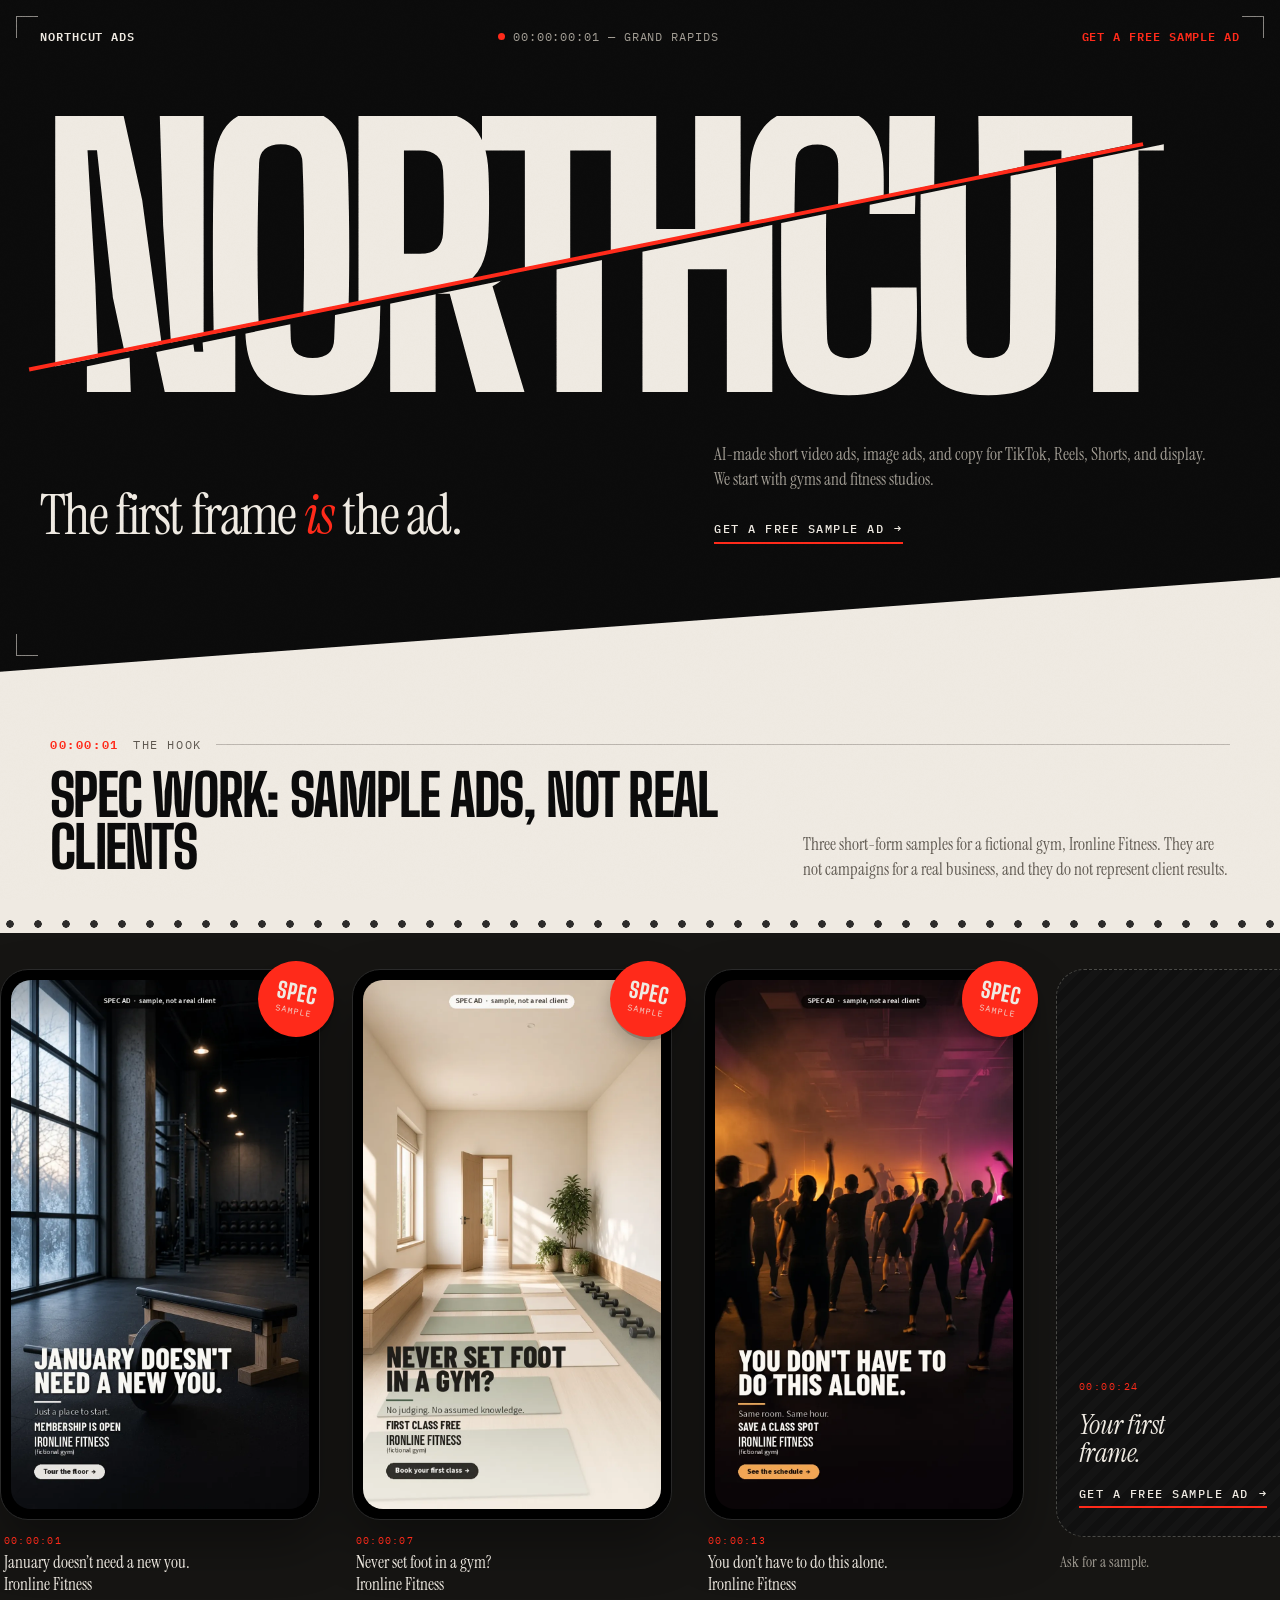
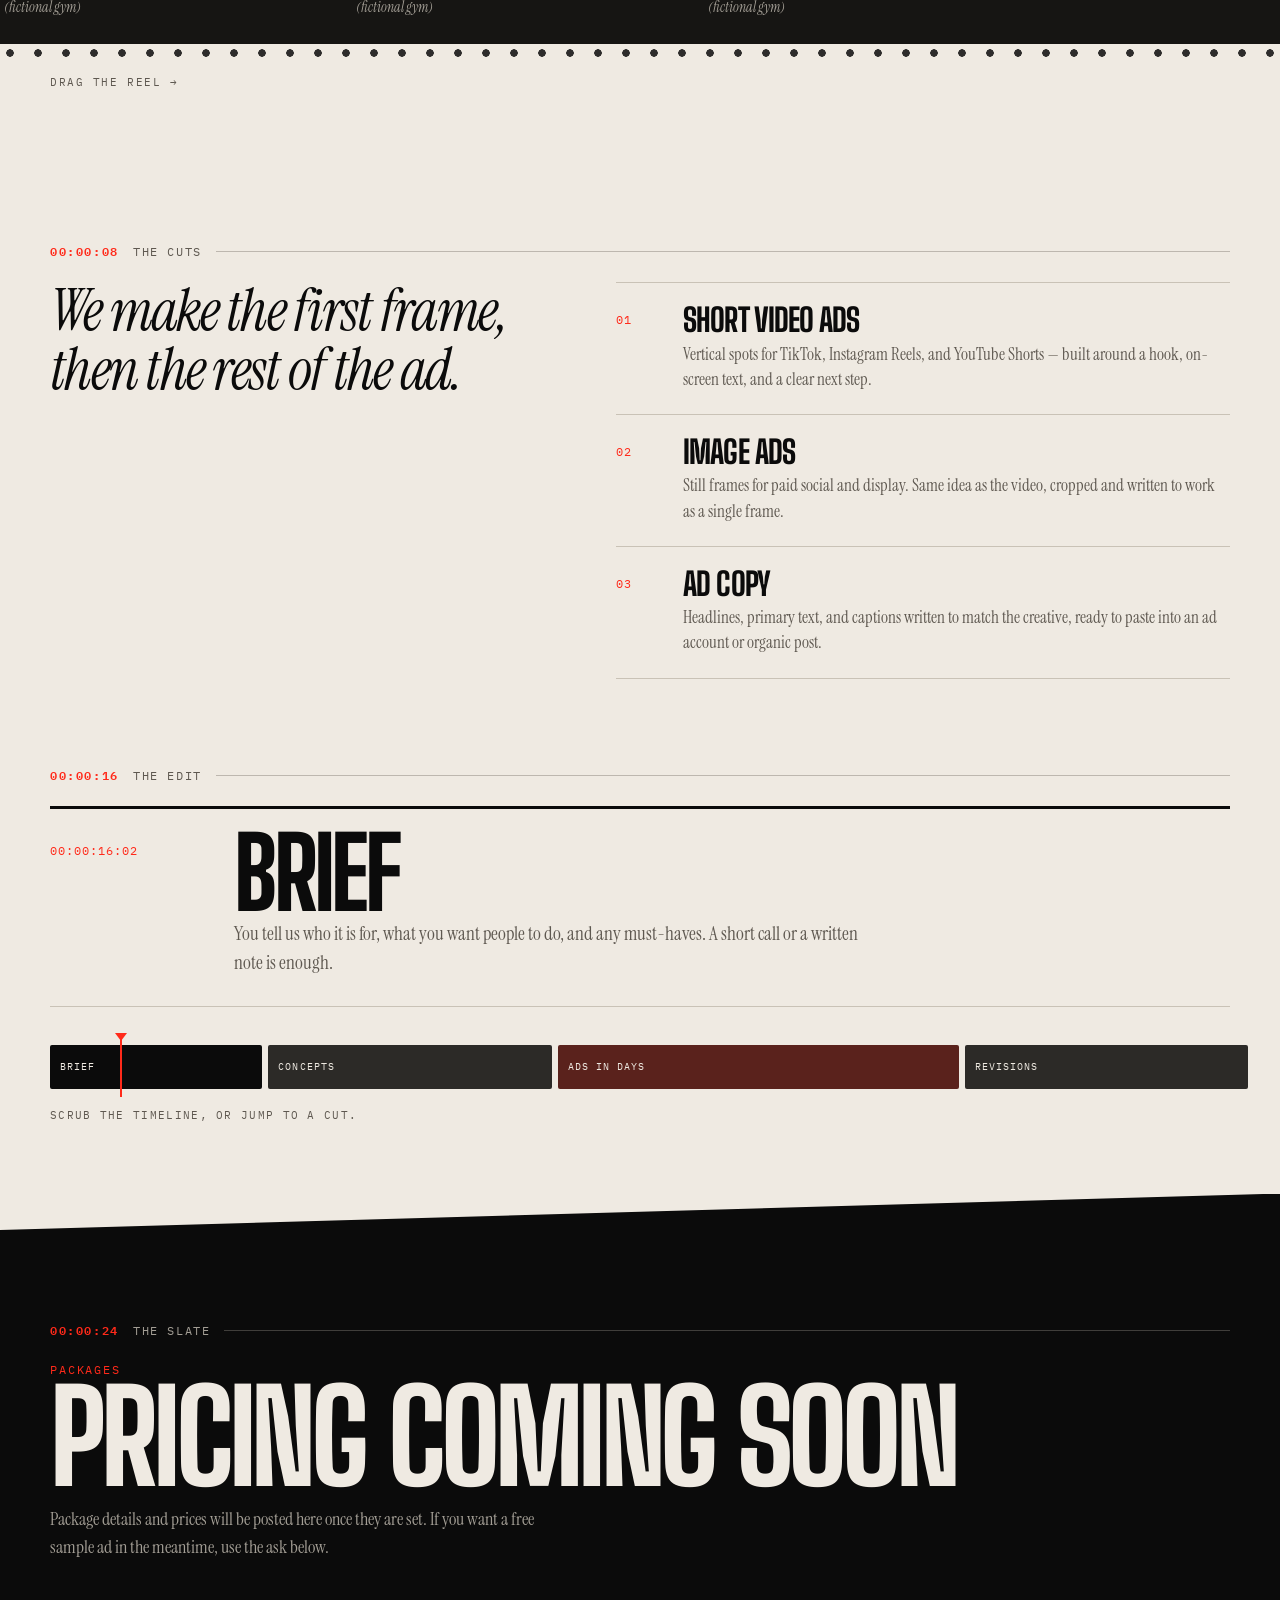
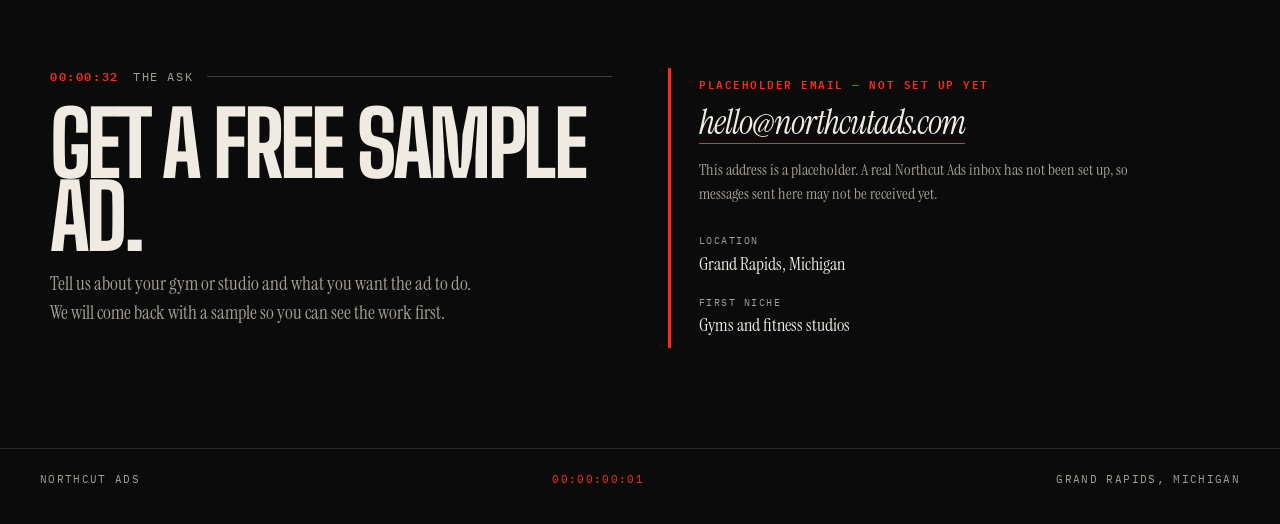
==== index.html @ cc5ae0fb "Northcut Ads site" ====
<!DOCTYPE html>
<html lang="en">
<head>
  <meta charset="utf-8">
  <meta name="viewport" content="width=device-width, initial-scale=1">
  <title>Northcut Ads — The first frame is the ad</title>
  <meta name="description" content="Northcut Ads makes AI-made short video ads, image ads, and ad copy for TikTok, Reels, Shorts, and display. Based in Grand Rapids, Michigan. First niche: gyms and fitness studios.">
  <meta name="theme-color" content="#0B0B0B">
  <link rel="icon" href="assets/favicon.svg" type="image/svg+xml">
  <meta property="og:title" content="Northcut Ads">
  <meta property="og:description" content="The first frame is the ad. AI-made short video, image, and copy for TikTok, Reels, Shorts, and display. Grand Rapids, Michigan.">
  <meta property="og:type" content="website">
  <link rel="preconnect" href="https://fonts.googleapis.com">
  <link rel="preconnect" href="https://fonts.gstatic.com" crossorigin>
  <link href="https://fonts.googleapis.com/css2?family=Big+Shoulders+Display:wght@600;700;800;900&family=IBM+Plex+Mono:wght@400;500;600&family=Instrument+Serif:ital@0;1&display=swap" rel="stylesheet">
  <link rel="stylesheet" href="assets/styles.css">
</head>
<body>
  <a class="skip" href="#main">Skip to content</a>
  <div class="grain" aria-hidden="true"></div>

  <header class="mast">
    <a class="wordmark" href="#top">Northcut&nbsp;Ads</a>
    <p class="mast-tc"><span class="rec" aria-hidden="true"></span> 00:00:00:01 — Grand Rapids</p>
    <a class="mast-cta" href="#contact">Get a free sample ad</a>
  </header>

  <main id="main">
    <section class="hero" id="top">
      <div class="viewfinder" aria-hidden="true">
        <span class="vf vf-tl"></span>
        <span class="vf vf-tr"></span>
        <span class="vf vf-bl"></span>
        <span class="vf vf-br"></span>
      </div>

      <div class="wordcut-wrap" aria-hidden="true">
        <div class="wordcut">
          <span class="wordcut-top">NORTHCUT</span>
          <span class="wordcut-bot">NORTHCUT</span>
          <svg class="wordcut-line" viewBox="0 0 100 100" preserveAspectRatio="none" aria-hidden="true">
            <line x1="-1" y1="90" x2="101" y2="10" stroke="#FF2A1A" stroke-width="4" vector-effect="non-scaling-stroke"/>
          </svg>
        </div>
      </div>
      <h1 class="sr-only">Northcut Ads. The first frame is the ad.</h1>

      <div class="hero-grid">
        <p class="hero-line">The first frame <em>is</em> the ad.</p>
        <div class="hero-copy">
          <p>AI-made short video ads, image ads, and copy for TikTok, Reels, Shorts, and display. We start with gyms and fitness studios.</p>
          <a class="cut-link" href="#contact">Get a free sample ad <span aria-hidden="true">→</span></a>
        </div>
      </div>
    </section>

    <section class="reel-section" id="work">
      <div class="reel-head">
        <p class="tc-label"><span>00:00:01</span> The hook</p>
        <div>
          <h2>Spec work: sample ads, not real clients</h2>
          <p class="reel-note">Three short-form samples for a fictional gym, Ironline Fitness. They are not campaigns for a real business, and they do not represent client results.</p>
        </div>
      </div>

      <div class="sprockets" aria-hidden="true"></div>
      <div class="reel" tabindex="0" aria-label="Horizontal reel of sample ads">
        <figure class="phone">
          <div class="sticker" aria-hidden="true"><strong>SPEC</strong><em>sample</em></div>
          <div class="bezel">
            <img src="assets/portfolio/ad1_newyear_hero_9x16.webp" alt="Spec ad: empty gym at dawn. On-screen text reads January doesn’t need a new you. For Ironline Fitness, a fictional gym. Sample, not a real client." width="900" height="1600">
          </div>
          <figcaption>
            <span class="cap-tc">00:00:01</span>
            <strong>January doesn’t need a new you.</strong>
            Ironline Fitness <i>(fictional gym)</i>
          </figcaption>
        </figure>

        <figure class="phone">
          <div class="sticker" aria-hidden="true"><strong>SPEC</strong><em>sample</em></div>
          <div class="bezel">
            <img src="assets/portfolio/ad2_beginner_hero_9x16.webp" alt="Spec ad: an empty, quiet studio with yoga mats. On-screen text reads Never set foot in a gym? For Ironline Fitness, a fictional gym. Sample, not a real client." width="900" height="1600">
          </div>
          <figcaption>
            <span class="cap-tc">00:00:07</span>
            <strong>Never set foot in a gym?</strong>
            Ironline Fitness <i>(fictional gym)</i>
          </figcaption>
        </figure>

        <figure class="phone">
          <div class="sticker" aria-hidden="true"><strong>SPEC</strong><em>sample</em></div>
          <div class="bezel">
            <img src="assets/portfolio/ad3_community_hero_9x16.webp" alt="Spec ad: a dim group class seen from behind. On-screen text reads You don’t have to do this alone. For Ironline Fitness, a fictional gym. Sample, not a real client." width="900" height="1600">
          </div>
          <figcaption>
            <span class="cap-tc">00:00:13</span>
            <strong>You don’t have to do this alone.</strong>
            Ironline Fitness <i>(fictional gym)</i>
          </figcaption>
        </figure>

        <a class="phone phone-empty" href="#contact">
          <div class="bezel bezel-empty">
            <span class="empty-tc">00:00:24</span>
            <span class="empty-copy">Your first frame.</span>
            <span class="cut-link">Get a free sample ad <span aria-hidden="true">→</span></span>
          </div>
          <span class="empty-cap">Ask for a sample.</span>
        </a>
      </div>
      <div class="sprockets" aria-hidden="true"></div>
      <p class="reel-hint" aria-hidden="true">Drag the reel →</p>
    </section>

    <section class="cuts" id="services">
      <div class="wrap">
        <p class="tc-label"><span>00:00:08</span> The cuts</p>
        <div class="cuts-grid">
          <p class="cuts-lead">We make the first frame, then the rest of the ad.</p>
          <ol class="shotlist">
            <li>
              <span class="shot-n">01</span>
              <div>
                <h2>Short video ads</h2>
                <p>Vertical spots for TikTok, Instagram Reels, and YouTube Shorts — built around a hook, on-screen text, and a clear next step.</p>
              </div>
            </li>
            <li>
              <span class="shot-n">02</span>
              <div>
                <h2>Image ads</h2>
                <p>Still frames for paid social and display. Same idea as the video, cropped and written to work as a single frame.</p>
              </div>
            </li>
            <li>
              <span class="shot-n">03</span>
              <div>
                <h2>Ad copy</h2>
                <p>Headlines, primary text, and captions written to match the creative, ready to paste into an ad account or organic post.</p>
              </div>
            </li>
          </ol>
        </div>
      </div>
    </section>

    <section class="edit" id="how">
      <div class="wrap">
        <p class="tc-label"><span>00:00:16</span> The edit</p>
        <div class="monitor" aria-live="polite">
          <p class="monitor-tc" id="monitor-tc">00:00:16:02</p>
          <h2 id="monitor-title">Brief</h2>
          <p id="monitor-copy">You tell us who it is for, what you want people to do, and any must-haves. A short call or a written note is enough.</p>
        </div>

        <div class="timeline">
          <label class="sr-only" for="scrub">Scrub the process timeline</label>
          <div class="clips" aria-hidden="true">
            <button type="button" class="clip clip-brief is-active" data-start="0" data-end="22">Brief</button>
            <button type="button" class="clip clip-concepts" data-start="22" data-end="48">Concepts</button>
            <button type="button" class="clip clip-ads" data-start="48" data-end="78">Ads in days</button>
            <button type="button" class="clip clip-rev" data-start="78" data-end="101">Revisions</button>
          </div>
          <div class="playhead" id="playhead" aria-hidden="true"></div>
          <input type="range" id="scrub" min="0" max="100" value="6" step="1">
        </div>
        <p class="timeline-hint">Scrub the timeline, or jump to a cut.</p>
      </div>
    </section>

    <section class="slate" id="packages">
      <div class="wrap slate-inner">
        <p class="tc-label"><span>00:00:24</span> The slate</p>
        <p class="slate-kicker">Packages</p>
        <p class="slate-title">Pricing coming soon</p>
        <p class="slate-note">Package details and prices will be posted here once they are set. If you want a free sample ad in the meantime, use the ask below.</p>
      </div>
    </section>

    <section class="ask" id="contact">
      <div class="wrap ask-grid">
        <div>
          <p class="tc-label"><span>00:00:32</span> The ask</p>
          <h2>Get a free sample ad.</h2>
          <p class="ask-lead">Tell us about your gym or studio and what you want the ad to do. We will come back with a sample so you can see the work first.</p>
        </div>
        <div class="ask-panel">
          <p class="placeholder-flag">Placeholder email — not set up yet</p>
          <a class="ask-mail" href="mailto:hello@northcutads.com?subject=Free%20sample%20ad%20request">hello@northcutads.com</a>
          <p class="placeholder-note">This address is a placeholder. A real Northcut Ads inbox has not been set up, so messages sent here may not be received yet.</p>
          <dl class="ask-meta">
            <div><dt>Location</dt><dd>Grand Rapids, Michigan</dd></div>
            <div><dt>First niche</dt><dd>Gyms and fitness studios</dd></div>
          </dl>
        </div>
      </div>
    </section>
  </main>

  <footer class="colophon">
    <span>Northcut Ads</span>
    <span class="colophon-tc">00:00:00:01</span>
    <span>Grand Rapids, Michigan</span>
  </footer>

  <script src="assets/edit.js"></script>
</body>
</html>
---- assets/styles.css ----
/* Northcut Ads — editorial / first-frame */
:root {
  --ink: #0b0b0b;
  --ink-2: #161513;
  --paper: #efeae2;
  --paper-2: #e4ddd2;
  --red: #ff2a1a;
  --red-deep: #d01810;
  --mute-dark: #a39e95;
  --mute-paper: #5e5850;
  --bezel: #1a1a1a;
  --display: "Big Shoulders Display", "Arial Narrow", sans-serif;
  --serif: "Instrument Serif", "Times New Roman", serif;
  --mono: "IBM Plex Mono", "ui-monospace", monospace;
  --max: 1180px;
}

*, *::before, *::after { box-sizing: border-box; }

html {
  scroll-behavior: smooth;
  background: var(--paper);
  color: var(--ink);
  overflow-x: hidden;
}

body {
  margin: 0;
  font-family: var(--serif);
  font-size: 1.15rem;
  line-height: 1.5;
  background: var(--paper);
  color: var(--ink);
  -webkit-font-smoothing: antialiased;
  text-rendering: optimizeLegibility;
  overflow-x: hidden;
}

img { display: block; max-width: 100%; height: auto; }
a { color: inherit; }
em { font-style: italic; }
button, input { font: inherit; }

.sr-only {
  position: absolute;
  width: 1px;
  height: 1px;
  padding: 0;
  margin: -1px;
  overflow: hidden;
  clip: rect(0,0,0,0);
  white-space: nowrap;
  border: 0;
}

.skip {
  position: absolute;
  left: 16px;
  top: -48px;
  z-index: 100;
  background: var(--red);
  color: var(--paper);
  padding: 8px 12px;
  font-family: var(--mono);
  font-size: 0.8rem;
}
.skip:focus { top: 16px; }

/* Viewfinder + grain */
.viewfinder {
  position: absolute;
  inset: 16px;
  pointer-events: none;
  z-index: 5;
}
.vf {
  position: absolute;
  width: 22px;
  height: 22px;
  border: 0 solid rgba(239, 234, 226, 0.55);
}
.vf-tl { top: 0; left: 0; border-top-width: 1px; border-left-width: 1px; }
.vf-tr { top: 0; right: 0; border-top-width: 1px; border-right-width: 1px; }
.vf-bl { bottom: 0; left: 0; border-bottom-width: 1px; border-left-width: 1px; }
.vf-br { bottom: 0; right: 0; border-bottom-width: 1px; border-right-width: 1px; }

.grain {
  position: fixed;
  inset: 0;
  pointer-events: none;
  z-index: 80;
  background-image: url("grain.png");
  background-size: 180px 180px;
  opacity: 0.07;
  mix-blend-mode: overlay;
}

/* Masthead */
.mast {
  position: absolute;
  top: 0;
  left: 0;
  right: 0;
  z-index: 20;
  display: flex;
  align-items: center;
  justify-content: space-between;
  gap: 16px;
  padding: 28px 40px 0;
  color: var(--paper);
  font-family: var(--mono);
  font-size: 0.72rem;
  letter-spacing: 0.08em;
  text-transform: uppercase;
}
.wordmark {
  text-decoration: none;
  font-weight: 600;
  color: var(--paper);
}
.mast-tc { margin: 0; color: var(--mute-dark); display: flex; align-items: center; gap: 8px; }
.rec {
  width: 7px;
  height: 7px;
  border-radius: 50%;
  background: var(--red);
  display: inline-block;
  box-shadow: 0 0 0 0 rgba(255, 42, 26, 0.6);
  animation: rec 1.8s ease-out infinite;
}
.mast-cta {
  text-decoration: none;
  color: var(--red);
  font-weight: 600;
}
.mast a:focus-visible,
.cut-link:focus-visible,
.ask-mail:focus-visible,
.phone-empty:focus-visible,
.clip:focus-visible,
#scrub:focus-visible {
  outline: 2px solid var(--red);
  outline-offset: 3px;
}

@keyframes rec {
  0% { box-shadow: 0 0 0 0 rgba(255, 42, 26, 0.55); }
  70% { box-shadow: 0 0 0 8px rgba(255, 42, 26, 0); }
  100% { box-shadow: 0 0 0 0 rgba(255, 42, 26, 0); }
}

/* Hero */
.hero {
  position: relative;
  background: var(--ink);
  color: var(--paper);
  padding: 108px 40px 10vw;
  min-height: auto;
  clip-path: polygon(0 0, 100% 0, 100% 86%, 0 100%);
  z-index: 2;
}

.wordcut-wrap {
  overflow: visible;
  width: 100%;
  margin: 8px 0 3.2vw;
}

.wordcut {
  position: relative;
  display: inline-block;
  max-width: 100%;
  font-family: var(--display);
  font-weight: 800;
  font-size: clamp(5.6rem, 28vw, 22rem);
  line-height: 0.8;
  letter-spacing: -0.055em;
  text-transform: uppercase;
  color: var(--paper);
  user-select: none;
  white-space: nowrap;
}

.wordcut-top,
.wordcut-bot {
  display: block;
  white-space: nowrap;
}

.wordcut-top {
  clip-path: polygon(0 0, 100% 0, 100% 10%, 0 90%);
}

.wordcut-bot {
  position: absolute;
  left: 0;
  top: 0;
  clip-path: polygon(0 90%, 100% 10%, 100% 100%, 0 100%);
  transform: translateX(0.09em);
}

.wordcut-line {
  position: absolute;
  inset: 0;
  width: 100%;
  height: 100%;
  overflow: visible;
  pointer-events: none;
  z-index: 2;
}

.hero-grid {
  display: grid;
  grid-template-columns: minmax(0, 1.1fr) minmax(0, 0.9fr);
  gap: 32px 56px;
  align-items: end;
  width: min(var(--max), 100%);
}

.hero-line {
  margin: 0;
  font-family: var(--serif);
  font-size: clamp(2.1rem, 4.4vw, 3.6rem);
  line-height: 1.02;
  letter-spacing: -0.03em;
  font-weight: 400;
}
.hero-line em { color: var(--red); font-style: italic; }

.hero-copy p {
  margin: 0 0 22px;
  color: var(--mute-dark);
  font-size: 1.05rem;
  max-width: 34em;
}

.cut-link {
  display: inline-flex;
  align-items: center;
  gap: 10px;
  text-decoration: none;
  color: var(--paper);
  font-family: var(--mono);
  font-size: 0.78rem;
  letter-spacing: 0.12em;
  text-transform: uppercase;
  font-weight: 500;
  border-bottom: 2px solid var(--red);
  padding-bottom: 4px;
}
.hero-copy .cut-link { color: var(--paper); }
.cut-link:hover { color: var(--red); }

/* Section labels */
.tc-label {
  margin: 0 0 22px;
  font-family: var(--mono);
  font-size: 0.72rem;
  letter-spacing: 0.14em;
  text-transform: uppercase;
  color: var(--mute-paper);
  display: flex;
  align-items: center;
  gap: 14px;
}
.tc-label span {
  color: var(--red);
  font-weight: 600;
}
.tc-label::after {
  content: "";
  flex: 1;
  height: 1px;
  background: currentColor;
  opacity: 0.35;
}

/* Reel */
.reel-section {
  position: relative;
  z-index: 1;
  margin-top: -7vw;
  padding: 12vw 0 64px;
  background: var(--paper);
  color: var(--ink);
  overflow: hidden;
}

.reel-head {
  width: min(var(--max), calc(100% - 48px));
  margin: 0 auto 32px;
  display: grid;
  grid-template-columns: minmax(0, 1.1fr) minmax(0, 0.9fr);
  gap: 8px 40px;
  align-items: end;
}
.reel-head .tc-label { grid-column: 1 / -1; margin-bottom: 8px; }
.reel-head > div {
  grid-column: 1 / -1;
  display: grid;
  grid-template-columns: minmax(0, 1.25fr) minmax(0, 0.75fr);
  gap: 16px 40px;
  align-items: end;
}
@media (max-width: 860px) {
  .reel-head > div { grid-template-columns: 1fr; }
}
.reel-head h2 {
  margin: 0 0 10px;
  font-family: var(--display);
  font-size: clamp(2rem, 5vw, 3.6rem);
  line-height: 0.9;
  letter-spacing: -0.03em;
  text-transform: uppercase;
  font-weight: 800;
}
.reel-note {
  margin: 0;
  color: var(--mute-paper);
  font-size: 1.05rem;
  max-width: 38em;
}

.sprockets {
  height: 18px;
  margin: 0;
  background:
    radial-gradient(circle at 10px 9px, var(--ink) 3.5px, transparent 4px) 0 0 / 28px 18px repeat-x;
  opacity: 0.85;
}

.reel {
  display: flex;
  gap: 32px;
  overflow-x: auto;
  scroll-snap-type: x mandatory;
  padding: 36px 40px 28px;
  background: var(--ink-2);
  scrollbar-width: thin;
  scrollbar-color: var(--red) var(--ink);
  -webkit-overflow-scrolling: touch;
}
.reel:focus-visible { outline: 2px solid var(--red); outline-offset: -8px; }

.phone {
  position: relative;
  flex: 0 0 auto;
  width: min(320px, 76vw);
  margin: 0;
  scroll-snap-align: start;
  color: var(--paper);
  text-decoration: none;
}
.bezel {
  background: #000;
  border-radius: 28px;
  padding: 10px;
  border: 1px solid #2a2a2a;
  box-shadow: 0 24px 50px rgba(0,0,0,0.35);
  overflow: hidden;
}
.bezel img {
  width: 100%;
  aspect-ratio: 9 / 16;
  object-fit: cover;
  border-radius: 20px;
}
.phone:hover { transform: translateY(-6px); }
.phone { transition: transform 0.35s ease; }

.sticker {
  position: absolute;
  top: -8px;
  right: -14px;
  z-index: 3;
  width: 76px;
  height: 76px;
  border-radius: 50%;
  background: var(--red);
  color: var(--paper);
  display: flex;
  flex-direction: column;
  align-items: center;
  justify-content: center;
  transform: rotate(11deg);
  box-shadow: 2px 3px 0 rgba(0,0,0,0.18), 0 8px 16px rgba(0,0,0,0.18);
  text-align: center;
  line-height: 1;
  transition: transform 0.3s ease;
}
.phone:hover .sticker { transform: rotate(-6deg) scale(1.04); }
.sticker strong {
  font-family: var(--display);
  font-weight: 800;
  font-size: 1.35rem;
  letter-spacing: 0.04em;
}
.sticker em {
  font-family: var(--mono);
  font-style: normal;
  font-size: 0.52rem;
  letter-spacing: 0.14em;
  text-transform: uppercase;
  margin-top: 3px;
  opacity: 0.9;
}

.phone figcaption {
  margin: 14px 4px 0;
  font-family: var(--serif);
  font-size: 1.05rem;
  line-height: 1.3;
}
.cap-tc {
  display: block;
  font-family: var(--mono);
  font-size: 0.65rem;
  letter-spacing: 0.12em;
  text-transform: uppercase;
  color: var(--red);
  margin-bottom: 4px;
}
.phone figcaption strong { display: block; font-weight: 400; }
.phone figcaption i {
  display: block;
  font-style: italic;
  color: var(--mute-dark);
  font-size: 0.9rem;
  margin-top: 2px;
}

.phone-empty { color: var(--paper); }
.bezel-empty {
  aspect-ratio: 9 / 16;
  display: flex;
  flex-direction: column;
  justify-content: flex-end;
  gap: 16px;
  padding: 28px 22px;
  background:
    repeating-linear-gradient(
      -45deg,
      #141414 0 8px,
      #101010 8px 16px
    );
  border: 1px dashed #4a4a46;
  box-shadow: none;
}
.empty-tc {
  font-family: var(--mono);
  font-size: 0.65rem;
  letter-spacing: 0.14em;
  color: var(--red);
  text-transform: uppercase;
}
.empty-copy {
  font-family: var(--serif);
  font-style: italic;
  font-size: 1.7rem;
  line-height: 1.05;
  letter-spacing: -0.02em;
  max-width: 8ch;
}
.bezel-empty .cut-link { align-self: flex-start; color: var(--paper); }
.empty-cap {
  display: block;
  margin: 14px 4px 0;
  color: var(--mute-dark);
  font-size: 0.95rem;
}

.reel-hint {
  width: min(var(--max), calc(100% - 48px));
  margin: 12px auto 0;
  font-family: var(--mono);
  font-size: 0.7rem;
  letter-spacing: 0.14em;
  text-transform: uppercase;
  color: var(--mute-paper);
}

/* What we make — shot list, not cards */
.cuts {
  padding: 88px 0 40px;
  background: var(--paper);
}
.wrap {
  width: min(var(--max), calc(100% - 48px));
  margin: 0 auto;
}
.cuts-grid {
  display: grid;
  grid-template-columns: minmax(0, 0.9fr) minmax(0, 1.1fr);
  gap: 40px 64px;
  align-items: start;
}
.cuts-lead {
  margin: 0;
  font-family: var(--serif);
  font-style: italic;
  font-size: clamp(2.4rem, 4.5vw, 3.8rem);
  line-height: 1.02;
  letter-spacing: -0.03em;
}
.shotlist {
  list-style: none;
  margin: 0;
  padding: 0;
  border-top: 1px solid #c9c2b6;
}
.shotlist li {
  display: grid;
  grid-template-columns: 3.2rem 1fr;
  gap: 16px;
  padding: 22px 0;
  border-bottom: 1px solid #c9c2b6;
}
.shot-n {
  font-family: var(--mono);
  font-size: 0.75rem;
  letter-spacing: 0.1em;
  color: var(--red);
  padding-top: 6px;
}
.shotlist h2 {
  margin: 0 0 6px;
  font-family: var(--display);
  font-size: 2rem;
  letter-spacing: -0.03em;
  text-transform: uppercase;
  font-weight: 800;
  line-height: 0.95;
}
.shotlist p { margin: 0; color: var(--mute-paper); font-size: 1.05rem; }

/* Timeline */
.edit {
  padding: 48px 0 96px;
  background: var(--paper);
}
.monitor {
  border-top: 3px solid var(--ink);
  border-bottom: 1px solid #c9c2b6;
  padding: 24px 0 28px;
  min-height: 0;
  display: grid;
  grid-template-columns: 10rem 1fr;
  column-gap: 24px;
  align-items: start;
}
.monitor-tc {
  margin: 8px 0 0;
  font-family: var(--mono);
  font-size: 0.78rem;
  letter-spacing: 0.08em;
  color: var(--red);
}
#monitor-title {
  margin: 0 0 8px;
  font-family: var(--display);
  font-size: clamp(3.2rem, 8vw, 6.2rem);
  line-height: 0.8;
  text-transform: uppercase;
  letter-spacing: -0.04em;
  font-weight: 800;
  grid-column: 2;
}
#monitor-copy {
  margin: 0;
  max-width: 34em;
  color: var(--mute-paper);
  grid-column: 2;
  font-size: 1.2rem;
}

.timeline {
  position: relative;
  margin-top: 20px;
  padding: 18px 0 8px;
}
.clips {
  display: grid;
  grid-template-columns: 18% 24% 34% 24%;
  gap: 6px;
  position: relative;
  z-index: 1;
}
.clip {
  appearance: none;
  background: #2c2a27;
  color: var(--paper);
  border: 0;
  border-radius: 2px;
  height: 44px;
  padding: 0 10px;
  margin: 0;
  font-family: var(--mono);
  font-size: 0.65rem;
  letter-spacing: 0.1em;
  text-transform: uppercase;
  cursor: pointer;
  text-align: left;
  transition: background 0.2s ease, color 0.2s ease;
}
.clip:hover { background: #3a3733; }
.clip.is-active { background: var(--ink); }
.clip-ads { background: #5a221c; }
.clip-ads.is-active,
.clip-ads:hover { background: var(--red); color: var(--paper); }

.playhead {
  position: absolute;
  top: 6px;
  bottom: 0;
  width: 2px;
  background: var(--red);
  left: 6%;
  z-index: 3;
  pointer-events: none;
  transform: translateX(-1px);
}
.playhead::before {
  content: "";
  position: absolute;
  top: 0;
  left: 50%;
  transform: translateX(-50%);
  border-left: 6px solid transparent;
  border-right: 6px solid transparent;
  border-top: 8px solid var(--red);
}

#scrub {
  position: absolute;
  left: 0;
  right: 0;
  top: 14px;
  width: 100%;
  height: 52px;
  margin: 0;
  opacity: 0;
  cursor: ew-resize;
  z-index: 4;
  appearance: none;
  background: transparent;
}

.timeline-hint {
  margin: 10px 0 0;
  font-family: var(--mono);
  font-size: 0.68rem;
  letter-spacing: 0.12em;
  text-transform: uppercase;
  color: var(--mute-paper);
}

/* Slate / packages */
.slate {
  background: var(--ink);
  color: var(--paper);
  padding: 0 0 0;
  clip-path: polygon(0 8%, 100% 0, 100% 100%, 0 100%);
  margin-top: -2vw;
}
.slate-inner { padding: 10vw 0 88px; }
.slate .tc-label { color: var(--mute-dark); }
.slate-kicker {
  margin: 0 0 8px;
  font-family: var(--mono);
  font-size: 0.72rem;
  letter-spacing: 0.16em;
  text-transform: uppercase;
  color: var(--red);
}
.slate-title {
  margin: 0 0 18px;
  font-family: var(--display);
  font-size: clamp(3.4rem, 10vw, 8rem);
  line-height: 0.8;
  text-transform: uppercase;
  letter-spacing: -0.04em;
  font-weight: 800;
}
.slate-note {
  margin: 0;
  max-width: 28em;
  color: var(--mute-dark);
  font-size: 1.15rem;
}

/* Contact */
.ask {
  background: var(--ink);
  color: var(--paper);
  padding: 20px 0 100px;
  margin-top: -2px;
}
.ask-grid {
  display: grid;
  grid-template-columns: 1fr 1fr;
  gap: 48px 56px;
  align-items: start;
}
.ask .tc-label { color: var(--mute-dark); }
.ask h2 {
  margin: 0 0 16px;
  font-family: var(--display);
  font-size: clamp(3rem, 7vw, 6rem);
  line-height: 0.82;
  text-transform: uppercase;
  letter-spacing: -0.04em;
  font-weight: 800;
}
.ask-lead { margin: 0; color: var(--mute-dark); font-size: 1.2rem; max-width: 22em; }

.ask-panel {
  border-left: 3px solid var(--red);
  padding: 8px 0 8px 28px;
}
.placeholder-flag {
  margin: 0 0 10px;
  font-family: var(--mono);
  font-size: 0.68rem;
  letter-spacing: 0.14em;
  text-transform: uppercase;
  color: var(--red);
  font-weight: 600;
}
.ask-mail {
  display: inline-block;
  text-decoration: none;
  font-family: var(--serif);
  font-style: italic;
  font-size: clamp(1.5rem, 3vw, 2.15rem);
  letter-spacing: -0.03em;
  border-bottom: 1px solid var(--red);
  line-height: 1.2;
}
.placeholder-note {
  margin: 14px 0 28px;
  color: var(--mute-dark);
  font-size: 0.98rem;
  max-width: 28em;
}
.ask-meta {
  margin: 0;
  display: grid;
  gap: 16px;
}
.ask-meta dt {
  font-family: var(--mono);
  font-size: 0.65rem;
  letter-spacing: 0.14em;
  text-transform: uppercase;
  color: var(--mute-dark);
  margin: 0 0 2px;
}
.ask-meta dd { margin: 0; }

/* Footer */
.colophon {
  background: var(--ink);
  color: var(--mute-dark);
  border-top: 1px solid #2a2724;
  display: flex;
  justify-content: space-between;
  gap: 16px;
  flex-wrap: wrap;
  padding: 22px 40px 36px;
  font-family: var(--mono);
  font-size: 0.7rem;
  letter-spacing: 0.12em;
  text-transform: uppercase;
}
.colophon-tc { color: var(--red); }

/* Mobile */
@media (max-width: 860px) {
  .mast {
    padding: 20px 20px 0;
    flex-wrap: wrap;
  }
  .mast-tc { order: 3; flex-basis: 100%; margin-top: -4px; }
  .hero {
    padding: 100px 20px 16vw;
    min-height: auto;
    clip-path: polygon(0 0, 100% 0, 100% 92%, 0 100%);
  }
  .hero-grid,
  .reel-head,
  .cuts-grid,
  .ask-grid,
  .monitor {
    grid-template-columns: 1fr;
  }
  .monitor { min-height: 0; padding-bottom: 24px; }
  .monitor-tc { grid-column: 1; margin: 0 0 8px; }
  #monitor-title, #monitor-copy { grid-column: 1; }
  #monitor-title { font-size: clamp(2.8rem, 16vw, 4.4rem); }
  .reel { padding: 28px 20px 22px; gap: 22px; }
  .cuts, .edit { padding-left: 0; padding-right: 0; }
  .cuts { padding-top: 56px; }
  .edit { padding-bottom: 72px; }
  .wrap { width: calc(100% - 40px); }
  .reel-head { width: calc(100% - 40px); }
  .reel-hint { width: calc(100% - 40px); }
  .clips { grid-template-columns: 18% 24% 34% 24%; }
  .clip { height: 42px; font-size: 0.55rem; padding: 0 6px; letter-spacing: 0.06em; }
  .ask-panel { border-left: 0; border-top: 3px solid var(--red); padding: 20px 0 0; }
  .slate-inner { padding: 16vw 0 64px; }
  .colophon { padding: 20px 20px 28px; }
  .viewfinder { display: none; }
  .sticker { width: 66px; height: 66px; right: -8px; }
  .sticker strong { font-size: 1.15rem; }
}

@media (max-width: 480px) {
  .mast-cta { letter-spacing: 0.04em; }
  .hero-line { font-size: 1.85rem; }
}

@media (prefers-reduced-motion: reduce) {
  html { scroll-behavior: auto; }
  .rec { animation: none; }
  .phone { transition: none; }
  .phone:hover { transform: none; }
  .sticker, .phone:hover .sticker { transition: none; }
  .clip { transition: none; }
}
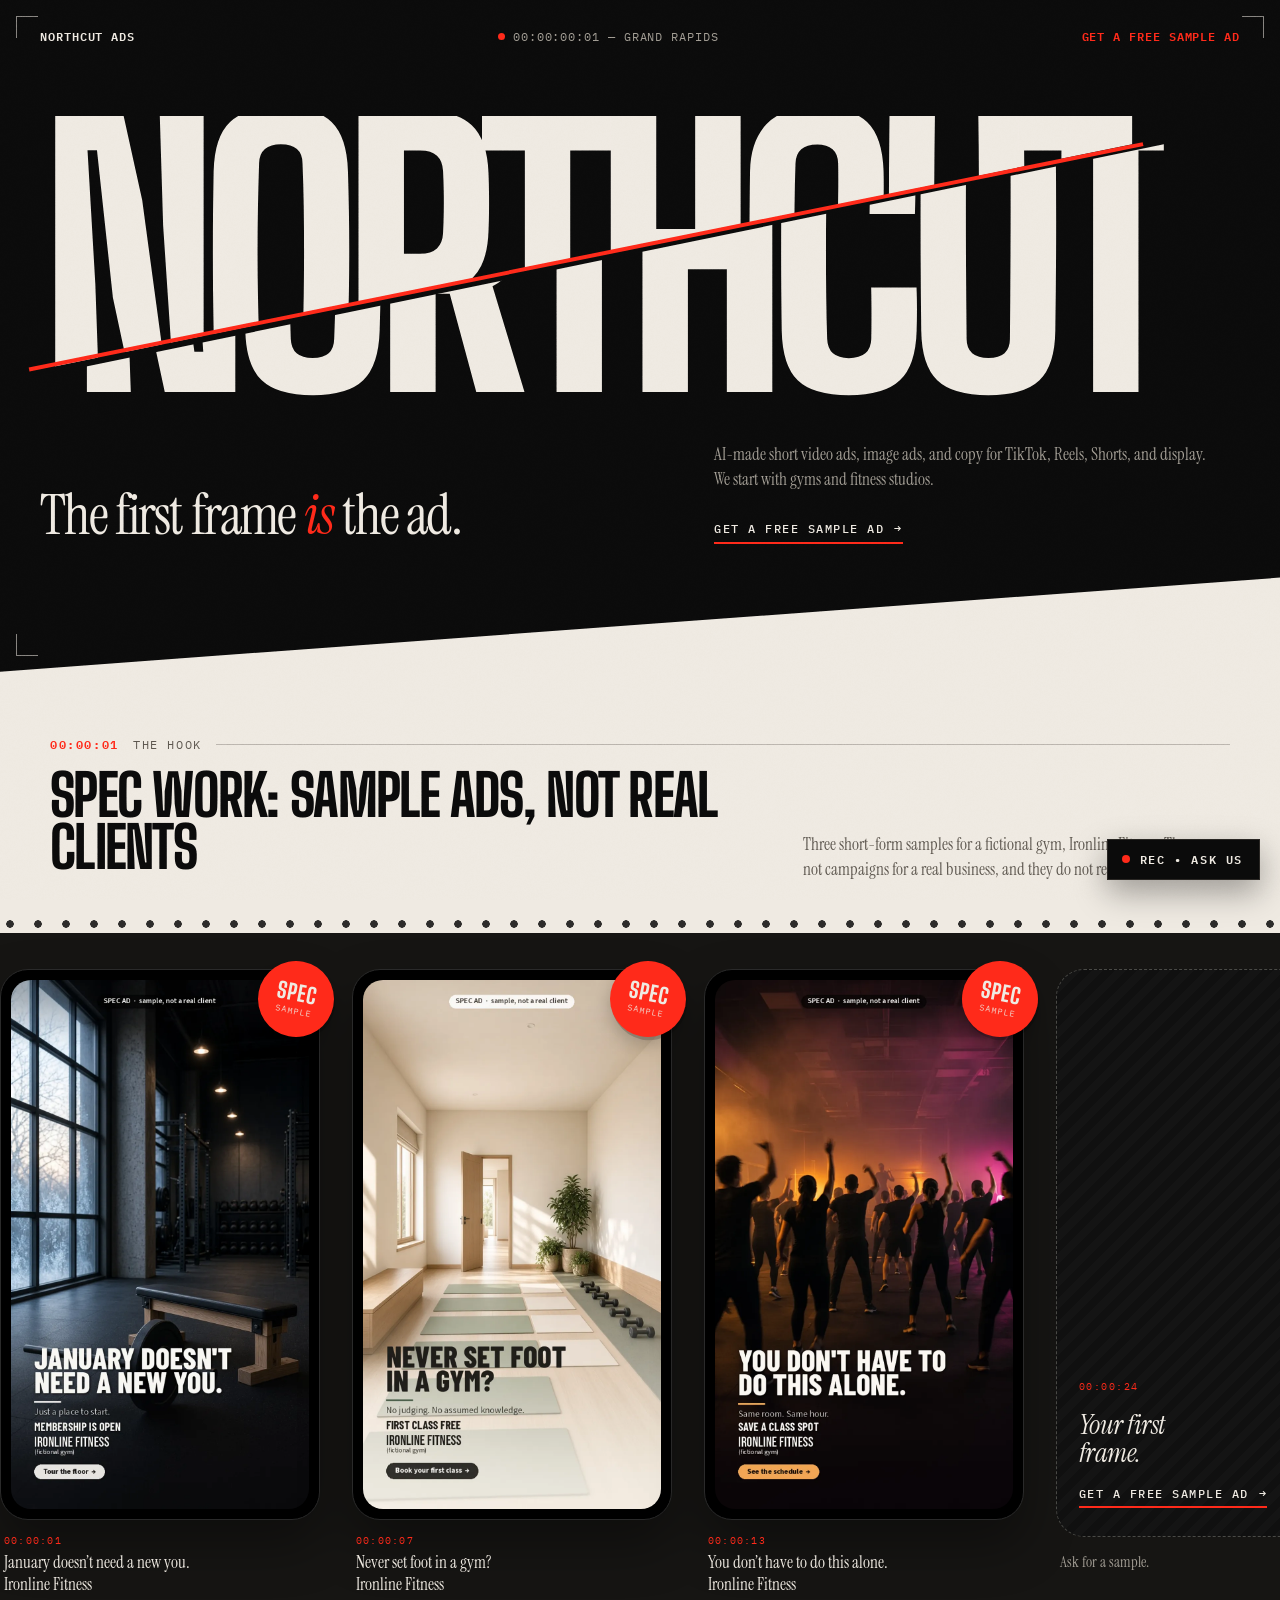
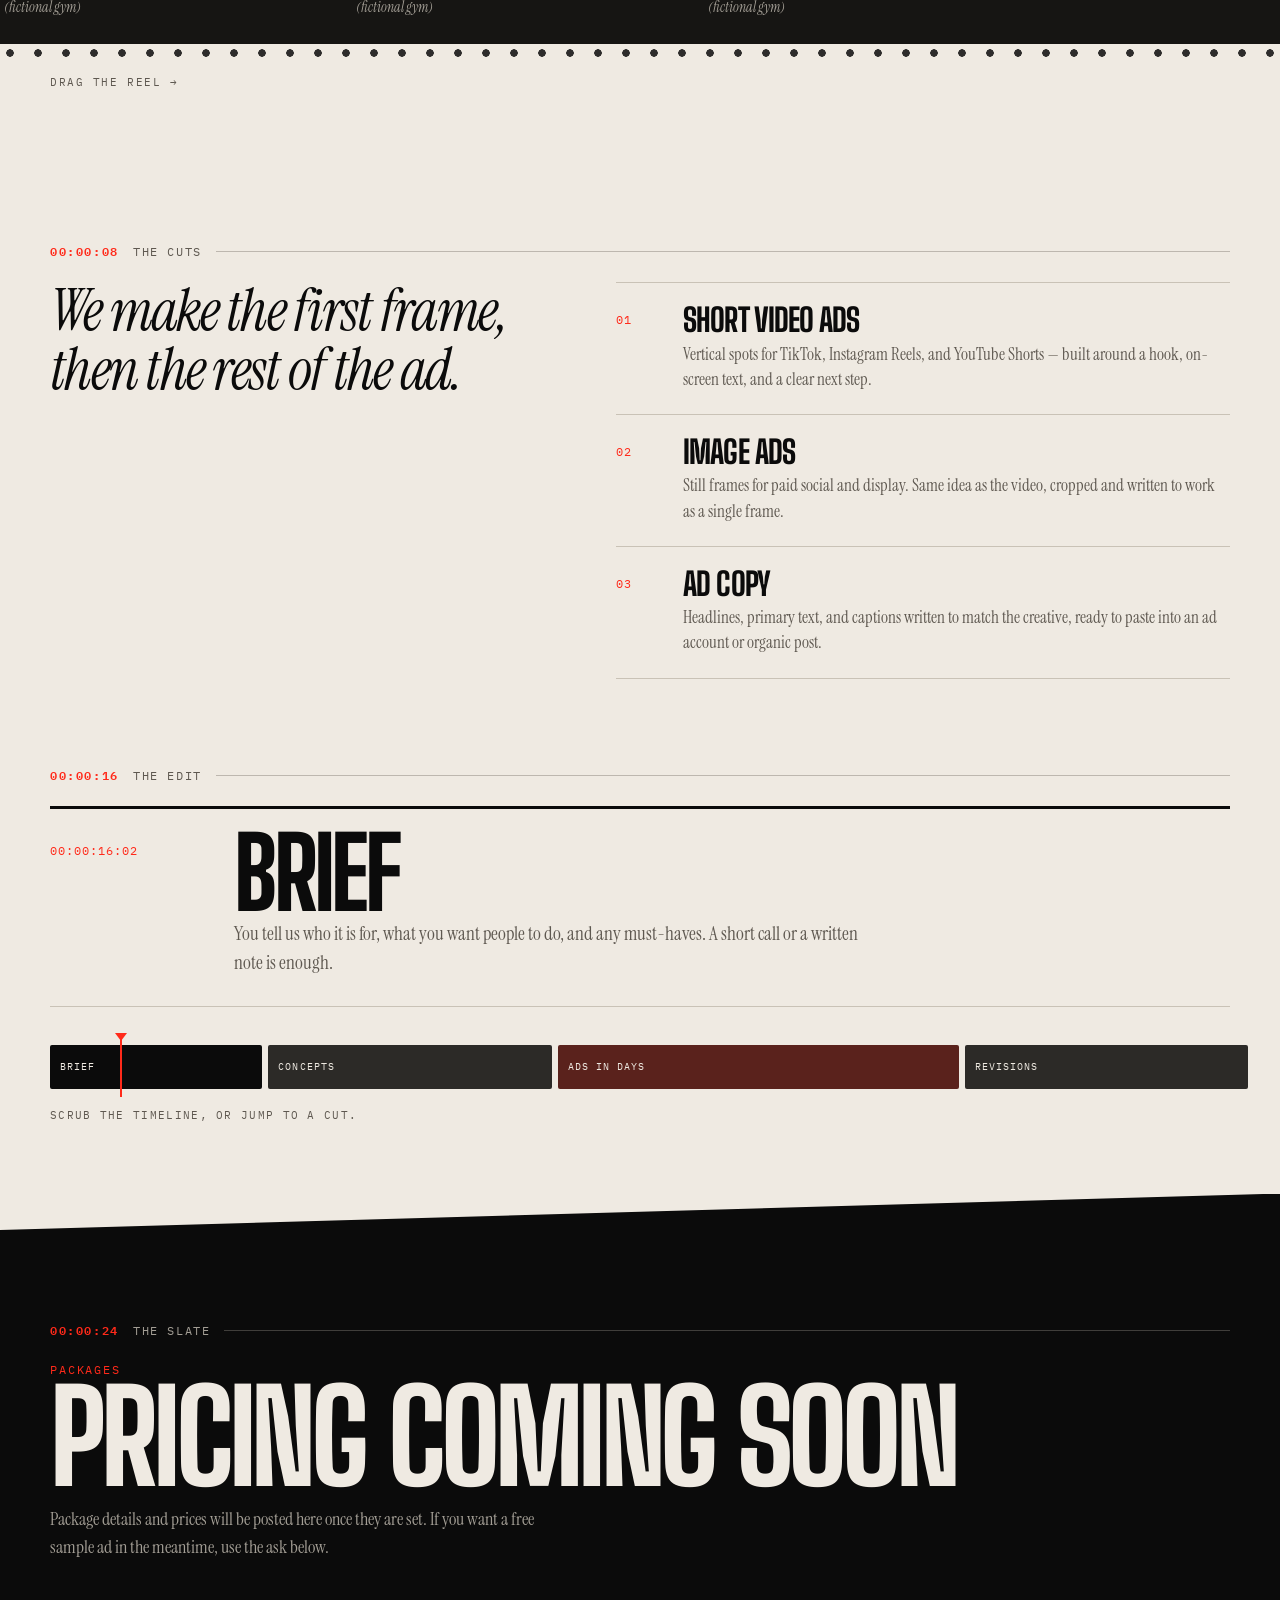
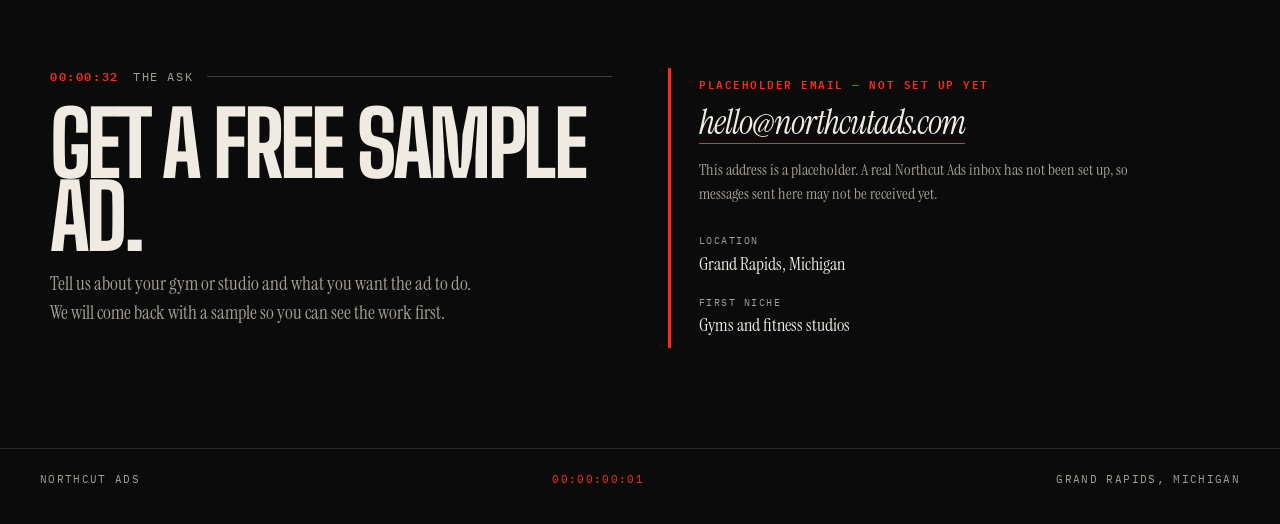
==== commit 6786ea3f: "Add a self-contained on-site chat desk for common questions and sample-ad requests. The widget is va" ====
--- a/index.html
+++ b/index.html
@@ -14,6 +14,7 @@
   <link rel="preconnect" href="https://fonts.gstatic.com" crossorigin>
   <link href="https://fonts.googleapis.com/css2?family=Big+Shoulders+Display:wght@600;700;800;900&family=IBM+Plex+Mono:wght@400;500;600&family=Instrument+Serif:ital@0;1&display=swap" rel="stylesheet">
   <link rel="stylesheet" href="assets/styles.css">
+  <link rel="stylesheet" href="assets/chat.css">
 </head>
 <body>
   <a class="skip" href="#main">Skip to content</a>
@@ -206,5 +207,6 @@
   </footer>
 
   <script src="assets/edit.js"></script>
+  <script src="assets/chat.js" defer></script>
 </body>
 </html>
--- a/assets/chat.css
+++ b/assets/chat.css
@@ -0,0 +1,247 @@
+/* Northcut Ads — on-site chat desk (no external services) */
+.nc-chat {
+  --nc-ink: #0b0b0b;
+  --nc-ink-2: #161513;
+  --nc-paper: #efeae2;
+  --nc-mute: #a39e95;
+  --nc-red: #ff2a1a;
+  --nc-display: "Big Shoulders Display", "Arial Narrow", sans-serif;
+  --nc-serif: "Instrument Serif", "Times New Roman", serif;
+  --nc-mono: "IBM Plex Mono", ui-monospace, monospace;
+  font-family: var(--nc-serif);
+  color: var(--nc-paper);
+}
+
+.nc-chat-launch {
+  position: fixed;
+  right: 20px;
+  bottom: 20px;
+  z-index: 90;
+  display: inline-flex;
+  align-items: center;
+  gap: 10px;
+  margin: 0;
+  padding: 11px 16px 11px 14px;
+  border: 1px solid #2a2724;
+  background: var(--nc-ink);
+  color: var(--nc-paper);
+  cursor: pointer;
+  font-family: var(--nc-mono);
+  font-size: 0.72rem;
+  font-weight: 600;
+  letter-spacing: 0.14em;
+  text-transform: uppercase;
+  box-shadow: 0 12px 32px rgba(0, 0, 0, 0.35);
+}
+.nc-chat-launch:hover,
+.nc-chat-launch:focus-visible {
+  border-color: var(--nc-red);
+}
+.nc-chat-launch:focus-visible {
+  outline: 2px solid var(--nc-red);
+  outline-offset: 3px;
+}
+.nc-chat.is-open .nc-chat-launch { display: none; }
+
+.nc-rec {
+  width: 8px;
+  height: 8px;
+  border-radius: 50%;
+  background: var(--nc-red);
+  box-shadow: 0 0 0 0 rgba(255, 42, 26, 0.55);
+  animation: nc-rec 1.8s ease-out infinite;
+  flex: 0 0 auto;
+}
+
+@keyframes nc-rec {
+  0% { box-shadow: 0 0 0 0 rgba(255, 42, 26, 0.55); }
+  70% { box-shadow: 0 0 0 8px rgba(255, 42, 26, 0); }
+  100% { box-shadow: 0 0 0 0 rgba(255, 42, 26, 0); }
+}
+
+.nc-chat-panel {
+  position: fixed;
+  right: 20px;
+  bottom: 20px;
+  z-index: 91;
+  width: min(400px, calc(100vw - 32px));
+  height: min(560px, calc(100vh - 40px));
+  display: none;
+  flex-direction: column;
+  background: var(--nc-ink);
+  color: var(--nc-paper);
+  border: 1px solid #2a2724;
+  box-shadow: 0 24px 60px rgba(0, 0, 0, 0.45);
+}
+.nc-chat.is-open .nc-chat-panel { display: flex; }
+
+.nc-chat-head {
+  display: flex;
+  align-items: flex-start;
+  justify-content: space-between;
+  gap: 12px;
+  padding: 14px 16px 12px;
+  border-bottom: 1px solid #2a2724;
+  flex: 0 0 auto;
+}
+.nc-chat-kicker {
+  margin: 0 0 4px;
+  font-family: var(--nc-mono);
+  font-size: 0.62rem;
+  letter-spacing: 0.14em;
+  text-transform: uppercase;
+  color: var(--nc-red);
+  display: flex;
+  align-items: center;
+  gap: 8px;
+}
+.nc-chat-title {
+  margin: 0;
+  font-family: var(--nc-display);
+  font-size: 1.7rem;
+  line-height: 0.9;
+  letter-spacing: -0.03em;
+  text-transform: uppercase;
+  font-weight: 800;
+}
+.nc-chat-close {
+  appearance: none;
+  background: transparent;
+  color: var(--nc-paper);
+  border: 0;
+  padding: 4px 2px;
+  margin: 0;
+  cursor: pointer;
+  font-family: var(--nc-mono);
+  font-size: 0.62rem;
+  letter-spacing: 0.12em;
+  text-transform: uppercase;
+}
+.nc-chat-close:hover { color: var(--nc-red); }
+.nc-chat-close:focus-visible,
+.nc-chip:focus-visible,
+.nc-chat-send:focus-visible {
+  outline: 2px solid var(--nc-red);
+  outline-offset: 3px;
+}
+
+.nc-chat-log {
+  flex: 1 1 auto;
+  overflow-y: auto;
+  padding: 16px 16px 8px;
+  display: flex;
+  flex-direction: column;
+  gap: 14px;
+  justify-content: flex-end;
+  scrollbar-width: thin;
+  scrollbar-color: var(--nc-red) var(--nc-ink);
+}
+
+.nc-msg { max-width: 100%; }
+.nc-msg-meta {
+  margin: 0 0 5px;
+  font-family: var(--nc-mono);
+  font-size: 0.58rem;
+  letter-spacing: 0.14em;
+  text-transform: uppercase;
+  color: var(--nc-mute);
+}
+.nc-msg-bot .nc-msg-meta { color: var(--nc-red); }
+.nc-msg-you { align-self: flex-end; text-align: right; }
+.nc-msg-body {
+  margin: 0;
+  font-size: 0.98rem;
+  line-height: 1.45;
+}
+.nc-msg-you .nc-msg-body {
+  display: inline-block;
+  background: var(--nc-paper);
+  color: var(--nc-ink);
+  padding: 8px 10px;
+  text-align: left;
+}
+
+.nc-chips {
+  display: flex;
+  flex-wrap: wrap;
+  gap: 6px;
+  flex: 0 0 auto;
+  padding: 8px 16px 4px;
+}
+.nc-chip {
+  appearance: none;
+  margin: 0;
+  padding: 7px 10px;
+  border: 1px solid #3a3733;
+  background: transparent;
+  color: var(--nc-paper);
+  cursor: pointer;
+  font-family: var(--nc-mono);
+  font-size: 0.6rem;
+  letter-spacing: 0.08em;
+  text-transform: uppercase;
+  line-height: 1.2;
+}
+.nc-chip:hover,
+.nc-chip:focus-visible {
+  border-color: var(--nc-red);
+  color: var(--nc-paper);
+}
+
+.nc-chat-form {
+  display: flex;
+  gap: 8px;
+  padding: 10px 16px 16px;
+  border-top: 1px solid #2a2724;
+  flex: 0 0 auto;
+}
+.nc-chat-input {
+  flex: 1 1 auto;
+  min-width: 0;
+  appearance: none;
+  border: 0;
+  border-bottom: 1px solid #3a3733;
+  background: transparent;
+  color: var(--nc-paper);
+  padding: 8px 0;
+  font-family: var(--nc-serif);
+  font-size: 1rem;
+  border-radius: 0;
+}
+.nc-chat-input::placeholder { color: var(--nc-mute); }
+.nc-chat-input:focus,
+.nc-chat-input:focus-visible { border-bottom-color: var(--nc-red); outline: none; box-shadow: 0 2px 0 var(--nc-red); }
+.nc-chat-send {
+  appearance: none;
+  border: 0;
+  background: transparent;
+  color: var(--nc-red);
+  cursor: pointer;
+  font-family: var(--nc-mono);
+  font-size: 0.62rem;
+  letter-spacing: 0.14em;
+  text-transform: uppercase;
+  font-weight: 600;
+  padding: 8px 0 8px 8px;
+}
+
+@media (max-width: 640px) {
+  .nc-chat-launch {
+    right: 12px;
+    bottom: 12px;
+  }
+  .nc-chat-panel {
+    inset: 0;
+    right: 0;
+    bottom: 0;
+    width: 100%;
+    height: 100%;
+    max-height: none;
+    border: 0;
+  }
+  .nc-chat-log { justify-content: flex-start; }
+}
+
+@media (prefers-reduced-motion: reduce) {
+  .nc-rec { animation: none; }
+}
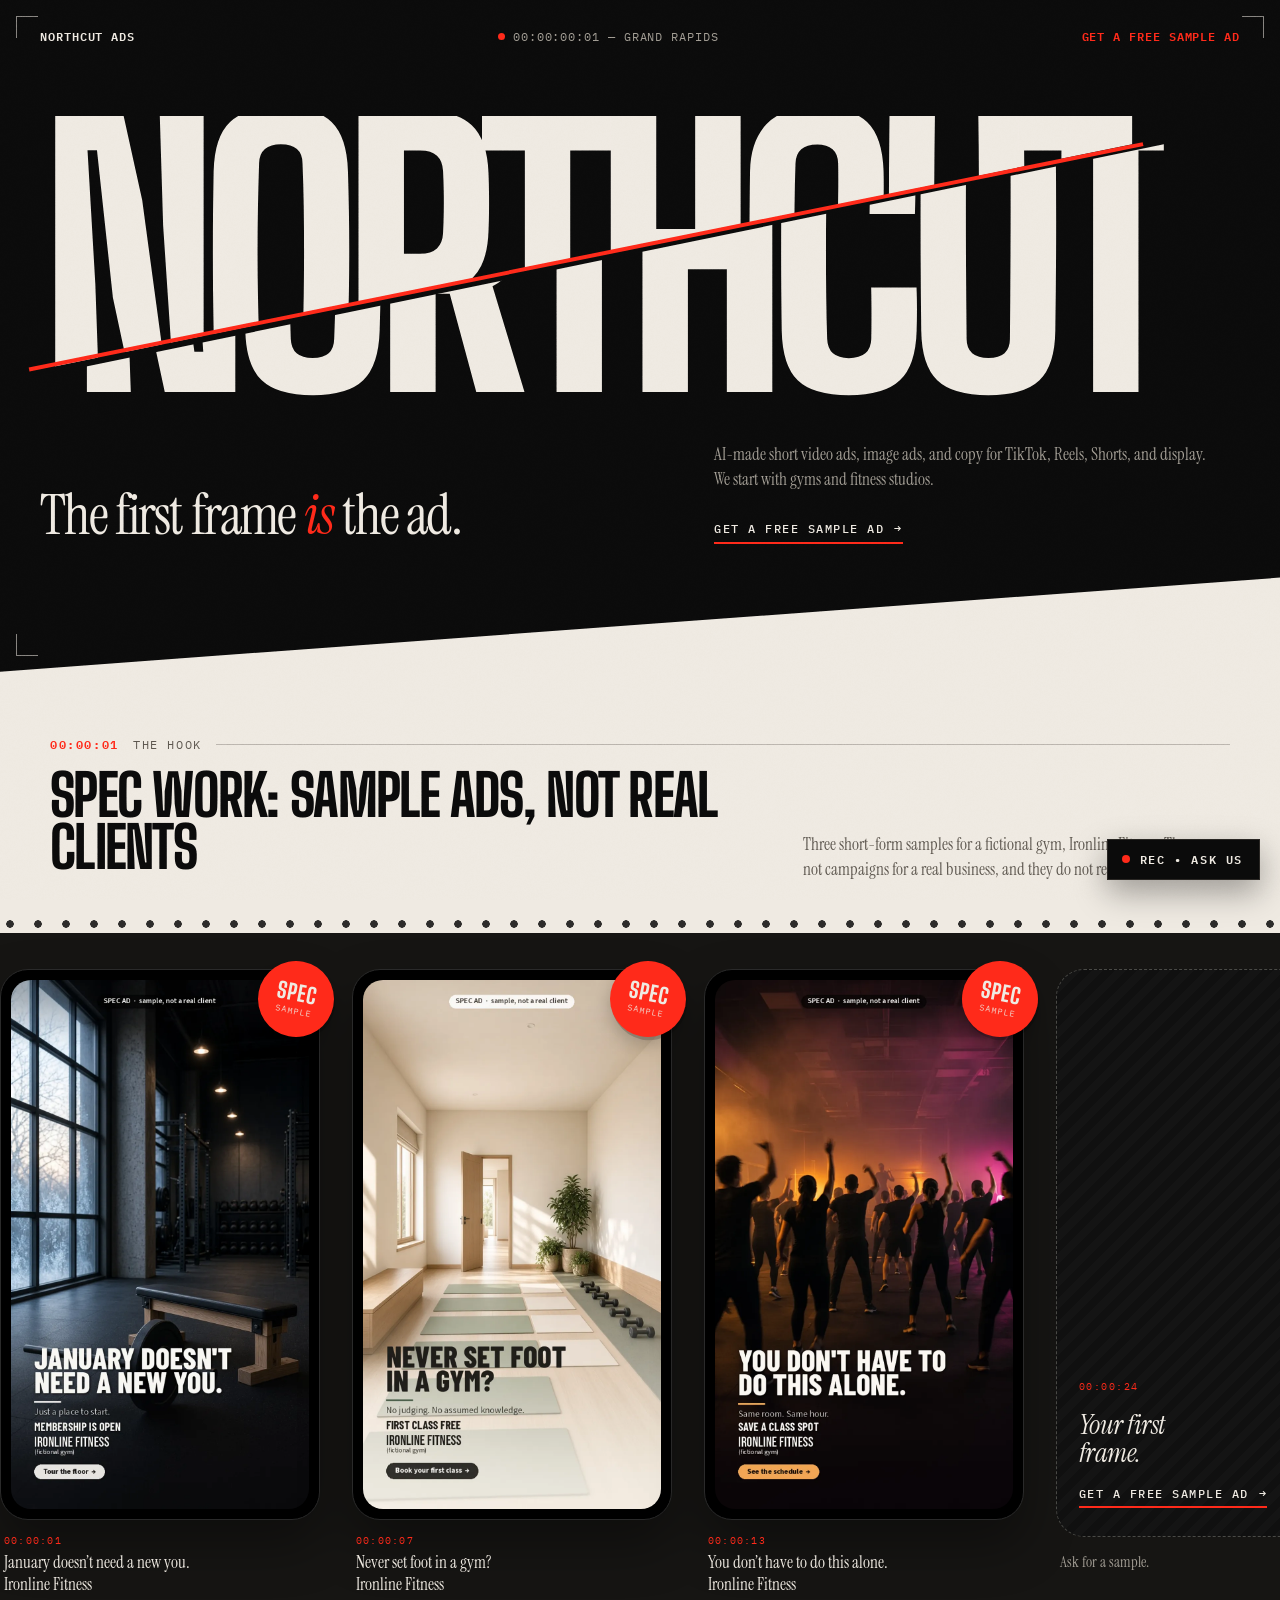
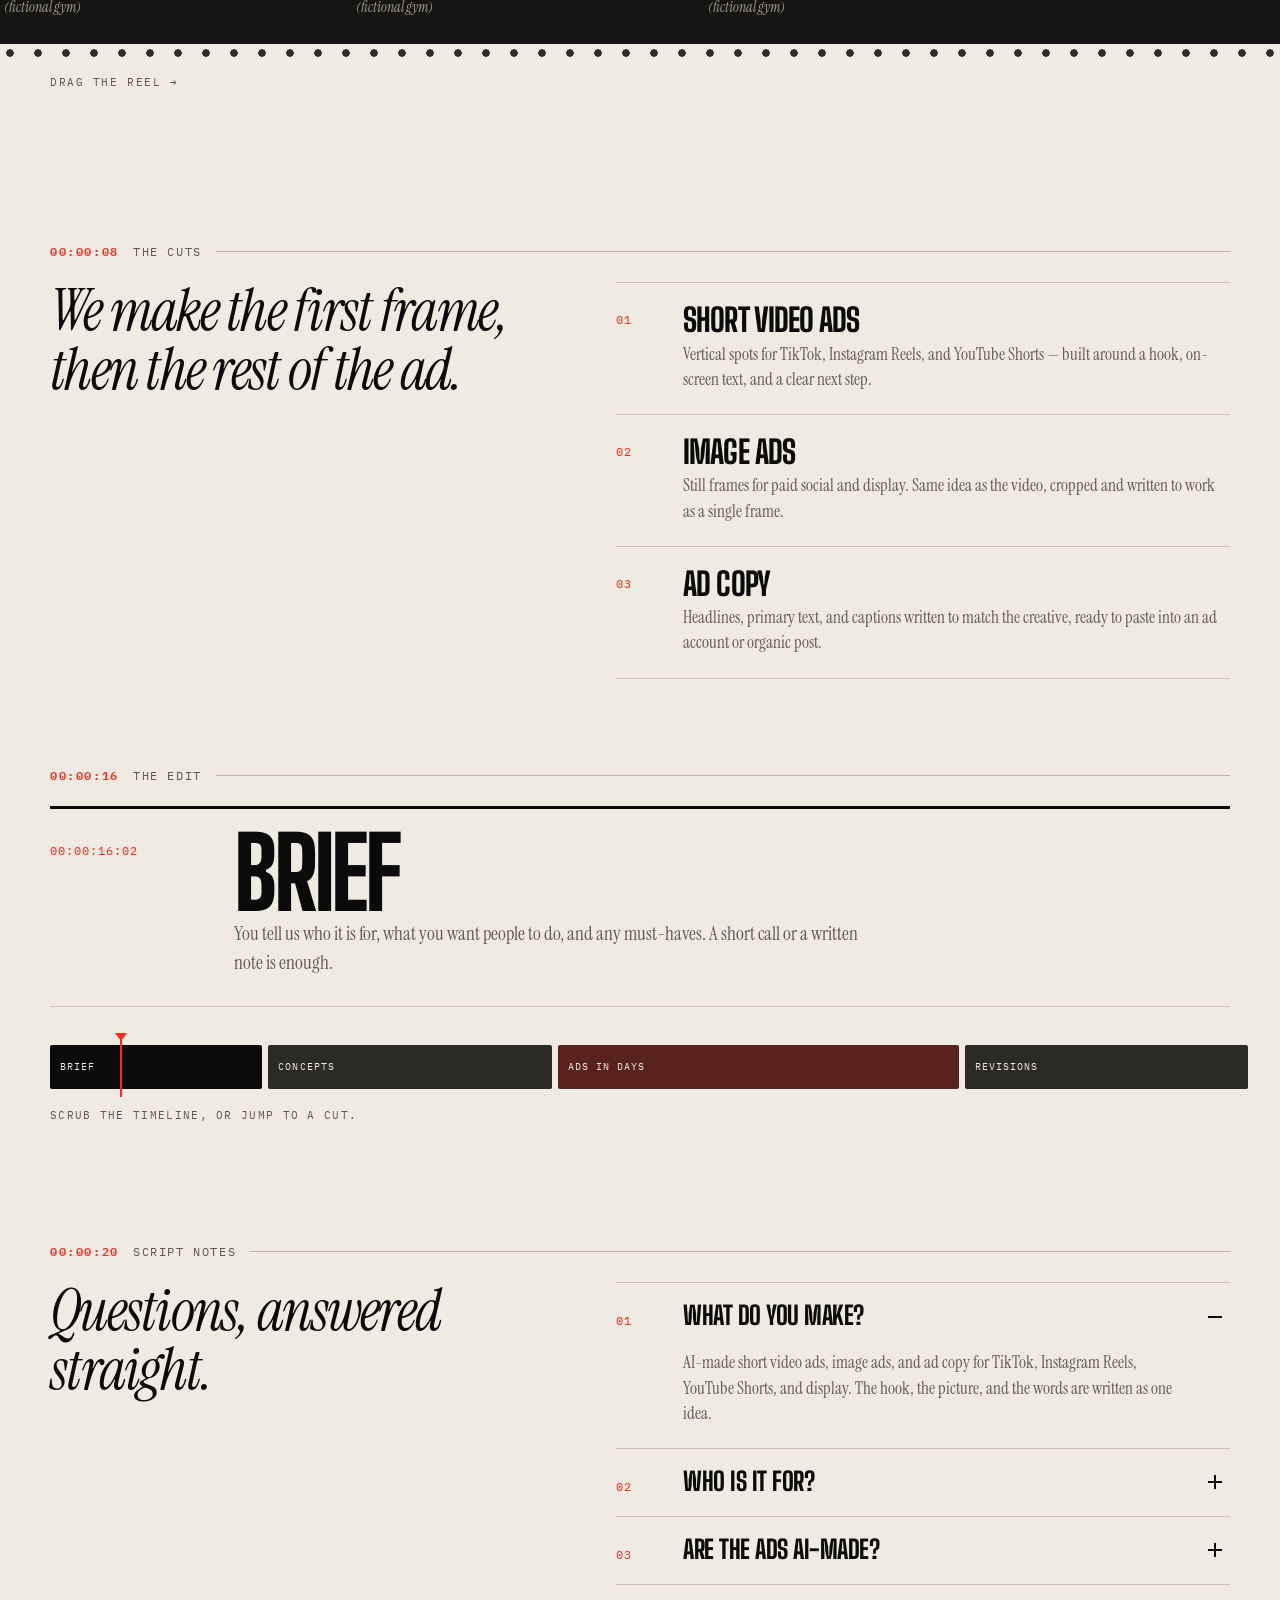
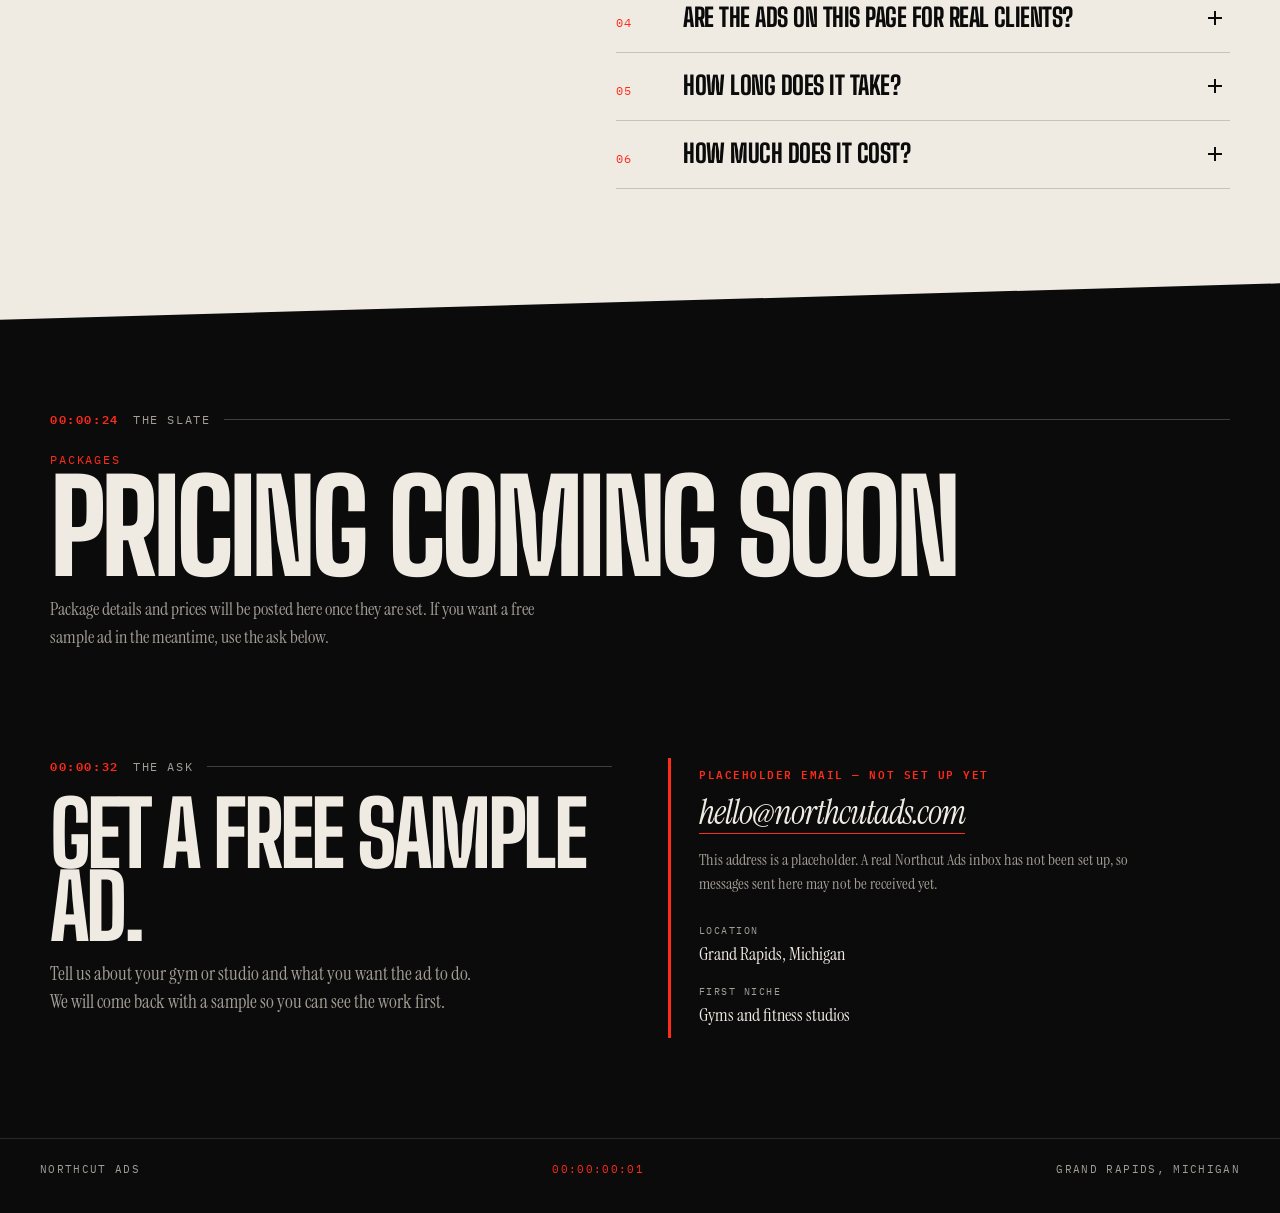
==== commit 46ea9447: "Add a Script notes FAQ section with FAQPage structured data." ====
--- a/index.html
+++ b/index.html
@@ -5,16 +5,83 @@
   <meta name="viewport" content="width=device-width, initial-scale=1">
   <title>Northcut Ads — The first frame is the ad</title>
   <meta name="description" content="Northcut Ads makes AI-made short video ads, image ads, and ad copy for TikTok, Reels, Shorts, and display. Based in Grand Rapids, Michigan. First niche: gyms and fitness studios.">
+  <link rel="canonical" href="https://nolansautomation-star.github.io/northcutads/">
   <meta name="theme-color" content="#0B0B0B">
   <link rel="icon" href="assets/favicon.svg" type="image/svg+xml">
-  <meta property="og:title" content="Northcut Ads">
-  <meta property="og:description" content="The first frame is the ad. AI-made short video, image, and copy for TikTok, Reels, Shorts, and display. Grand Rapids, Michigan.">
+  <link rel="apple-touch-icon" href="assets/apple-touch-icon.png">
+  <meta property="og:title" content="Northcut Ads — The first frame is the ad">
+  <meta property="og:description" content="AI-made short video ads, image ads, and copy for TikTok, Reels, Shorts, and display. Grand Rapids, Michigan.">
   <meta property="og:type" content="website">
+  <meta property="og:url" content="https://nolansautomation-star.github.io/northcutads/">
+  <meta property="og:image" content="https://nolansautomation-star.github.io/northcutads/assets/og-image.png">
+  <meta property="og:image:width" content="1200">
+  <meta property="og:image:height" content="630">
+  <meta property="og:image:alt" content="NORTHCUT wordmark with a red diagonal cut, and the line The first frame is the ad.">
+  <meta name="twitter:card" content="summary_large_image">
+  <meta name="twitter:title" content="Northcut Ads — The first frame is the ad">
+  <meta name="twitter:description" content="AI-made short video ads, image ads, and copy for TikTok, Reels, Shorts, and display. Grand Rapids, Michigan.">
+  <meta name="twitter:image" content="https://nolansautomation-star.github.io/northcutads/assets/og-image.png">
   <link rel="preconnect" href="https://fonts.googleapis.com">
   <link rel="preconnect" href="https://fonts.gstatic.com" crossorigin>
   <link href="https://fonts.googleapis.com/css2?family=Big+Shoulders+Display:wght@600;700;800;900&family=IBM+Plex+Mono:wght@400;500;600&family=Instrument+Serif:ital@0;1&display=swap" rel="stylesheet">
   <link rel="stylesheet" href="assets/styles.css">
   <link rel="stylesheet" href="assets/chat.css">
+  <script type="application/ld+json">
+{
+  "@context": "https://schema.org",
+  "@type": "FAQPage",
+  "mainEntity": [
+    {
+      "@type": "Question",
+      "name": "What do you make?",
+      "acceptedAnswer": {
+        "@type": "Answer",
+        "text": "AI-made short video ads, image ads, and ad copy for TikTok, Instagram Reels, YouTube Shorts, and display. The hook, the picture, and the words are written as one idea."
+      }
+    },
+    {
+      "@type": "Question",
+      "name": "Who is it for?",
+      "acceptedAnswer": {
+        "@type": "Answer",
+        "text": "We’re starting with gyms and fitness studios, out of Grand Rapids, Michigan. If you’re in another line of work, still ask, and we’ll tell you whether it’s a fit."
+      }
+    },
+    {
+      "@type": "Question",
+      "name": "Are the ads AI-made?",
+      "acceptedAnswer": {
+        "@type": "Answer",
+        "text": "Yes. We build around your real brand assets, we don’t create fake people posed as real customers or staff, and we label the work where platforms require it."
+      }
+    },
+    {
+      "@type": "Question",
+      "name": "Are the ads on this page for real clients?",
+      "acceptedAnswer": {
+        "@type": "Answer",
+        "text": "No. They’re spec work: sample ads for Ironline Fitness, a fictional gym, made to show how we work."
+      }
+    },
+    {
+      "@type": "Question",
+      "name": "How long does it take?",
+      "acceptedAnswer": {
+        "@type": "Answer",
+        "text": "Usually a few days, not weeks. That’s a general sense of how we work, not a guaranteed deadline."
+      }
+    },
+    {
+      "@type": "Question",
+      "name": "How much does it cost?",
+      "acceptedAnswer": {
+        "@type": "Answer",
+        "text": "Packages and prices aren’t posted yet. If you want a figure for your project, ask for a quote and we’ll follow up."
+      }
+    }
+  ]
+}
+  </script>
 </head>
 <body>
   <a class="skip" href="#main">Skip to content</a>
@@ -93,7 +160,9 @@
         <figure class="phone">
           <div class="sticker" aria-hidden="true"><strong>SPEC</strong><em>sample</em></div>
           <div class="bezel">
-            <img src="assets/portfolio/ad3_community_hero_9x16.webp" alt="Spec ad: a dim group class seen from behind. On-screen text reads You don’t have to do this alone. For Ironline Fitness, a fictional gym. Sample, not a real client." width="900" height="1600">
+            <video class="reel-video" poster="assets/portfolio/ad3_community_hero_9x16.webp" muted loop playsinline preload="metadata" width="720" height="1280" aria-label="Spec ad: a dim group class seen from behind. On-screen text reads You don’t have to do this alone. For Ironline Fitness, a fictional gym. Sample, not a real client.">
+              <source src="assets/portfolio/ad3_community_video_9x16.mp4" type="video/mp4">
+            </video>
           </div>
           <figcaption>
             <span class="cap-tc">00:00:13</span>
@@ -171,6 +240,41 @@
       </div>
     </section>
 
+    <section class="notes" id="faq" aria-labelledby="faq-title">
+      <div class="wrap">
+        <p class="tc-label"><span>00:00:20</span> Script notes</p>
+        <div class="notes-grid">
+          <h2 class="notes-lead" id="faq-title">Questions, answered straight.</h2>
+          <div class="notes-list">
+          <details class="note" open>
+            <summary><span class="note-n">01</span><span class="note-q">What do you make?</span><span class="note-x" aria-hidden="true"></span></summary>
+            <p>AI-made short video ads, image ads, and ad copy for TikTok, Instagram Reels, YouTube Shorts, and display. The hook, the picture, and the words are written as one idea.</p>
+          </details>
+          <details class="note">
+            <summary><span class="note-n">02</span><span class="note-q">Who is it for?</span><span class="note-x" aria-hidden="true"></span></summary>
+            <p>We’re starting with gyms and fitness studios, out of Grand Rapids, Michigan. If you’re in another line of work, still ask, and we’ll tell you whether it’s a fit.</p>
+          </details>
+          <details class="note">
+            <summary><span class="note-n">03</span><span class="note-q">Are the ads AI-made?</span><span class="note-x" aria-hidden="true"></span></summary>
+            <p>Yes. We build around your real brand assets, we don’t create fake people posed as real customers or staff, and we label the work where platforms require it.</p>
+          </details>
+          <details class="note">
+            <summary><span class="note-n">04</span><span class="note-q">Are the ads on this page for real clients?</span><span class="note-x" aria-hidden="true"></span></summary>
+            <p>No. They’re spec work: sample ads for Ironline Fitness, a fictional gym, made to show how we work.</p>
+          </details>
+          <details class="note">
+            <summary><span class="note-n">05</span><span class="note-q">How long does it take?</span><span class="note-x" aria-hidden="true"></span></summary>
+            <p>Usually a few days, not weeks. That’s a general sense of how we work, not a guaranteed deadline.</p>
+          </details>
+          <details class="note">
+            <summary><span class="note-n">06</span><span class="note-q">How much does it cost?</span><span class="note-x" aria-hidden="true"></span></summary>
+            <p>Packages and prices aren’t posted yet. If you want a figure for your project, ask for a quote and we’ll follow up.</p>
+          </details>
+          </div>
+        </div>
+      </div>
+    </section>
+
     <section class="slate" id="packages">
       <div class="wrap slate-inner">
         <p class="tc-label"><span>00:00:24</span> The slate</p>
--- a/assets/styles.css
+++ b/assets/styles.css
@@ -359,11 +359,15 @@
   box-shadow: 0 24px 50px rgba(0,0,0,0.35);
   overflow: hidden;
 }
-.bezel img {
+.bezel img,
+.bezel video {
   width: 100%;
+  height: auto;
+  max-width: 100%;
   aspect-ratio: 9 / 16;
   object-fit: cover;
   border-radius: 20px;
+  display: block;
 }
 .phone:hover { transform: translateY(-6px); }
 .phone { transition: transform 0.35s ease; }
@@ -827,3 +831,86 @@
   .sticker, .phone:hover .sticker { transition: none; }
   .clip { transition: none; }
 }
+
+/* Script notes / FAQ */
+.notes {
+  padding: 24px 0 120px;
+  background: var(--paper);
+}
+.notes-grid {
+  display: grid;
+  grid-template-columns: minmax(0, 0.9fr) minmax(0, 1.1fr);
+  gap: 32px 64px;
+  align-items: start;
+}
+.notes-lead {
+  margin: 0;
+  font-family: var(--serif);
+  font-style: italic;
+  font-weight: 400;
+  font-size: clamp(2.4rem, 4.5vw, 3.8rem);
+  line-height: 1.02;
+  letter-spacing: -0.03em;
+}
+.notes-list { border-top: 1px solid #c9c2b6; }
+.note { border-bottom: 1px solid #c9c2b6; }
+.note summary {
+  display: grid;
+  grid-template-columns: 3.2rem 1fr 1.4rem;
+  gap: 16px;
+  align-items: baseline;
+  padding: 20px 0;
+  cursor: pointer;
+  list-style: none;
+}
+.note summary::-webkit-details-marker { display: none; }
+.note-n {
+  font-family: var(--mono);
+  font-size: 0.75rem;
+  letter-spacing: 0.1em;
+  color: var(--red);
+}
+.note-q {
+  font-family: var(--display);
+  font-size: 1.6rem;
+  font-weight: 800;
+  text-transform: uppercase;
+  letter-spacing: -0.02em;
+  line-height: 0.95;
+}
+.note-x {
+  position: relative;
+  width: 14px;
+  height: 14px;
+  align-self: center;
+}
+.note-x::before, .note-x::after {
+  content: "";
+  position: absolute;
+  left: 0; top: 6px;
+  width: 14px; height: 2px;
+  background: var(--ink);
+  transition: transform 0.2s ease;
+}
+.note-x::after { transform: rotate(90deg); }
+.note[open] .note-x::after { transform: rotate(0deg); }
+.note[open] .note-x::before { background: var(--red); }
+.note summary:hover .note-q { color: var(--red); }
+.note summary:focus-visible { outline: 2px solid var(--red); outline-offset: 4px; }
+.note p {
+  margin: 0;
+  padding: 0 0 22px calc(3.2rem + 16px);
+  color: var(--mute-paper);
+  font-size: 1.05rem;
+  max-width: 34em;
+}
+@media (max-width: 860px) {
+  .notes { padding: 8px 0 96px; }
+  .notes-grid { grid-template-columns: 1fr; }
+  .note summary { grid-template-columns: 2.4rem 1fr 1.2rem; gap: 12px; }
+  .note-q { font-size: 1.3rem; }
+  .note p { padding-left: calc(2.4rem + 12px); }
+}
+@media (prefers-reduced-motion: reduce) {
+  .note-x::before, .note-x::after { transition: none; }
+}
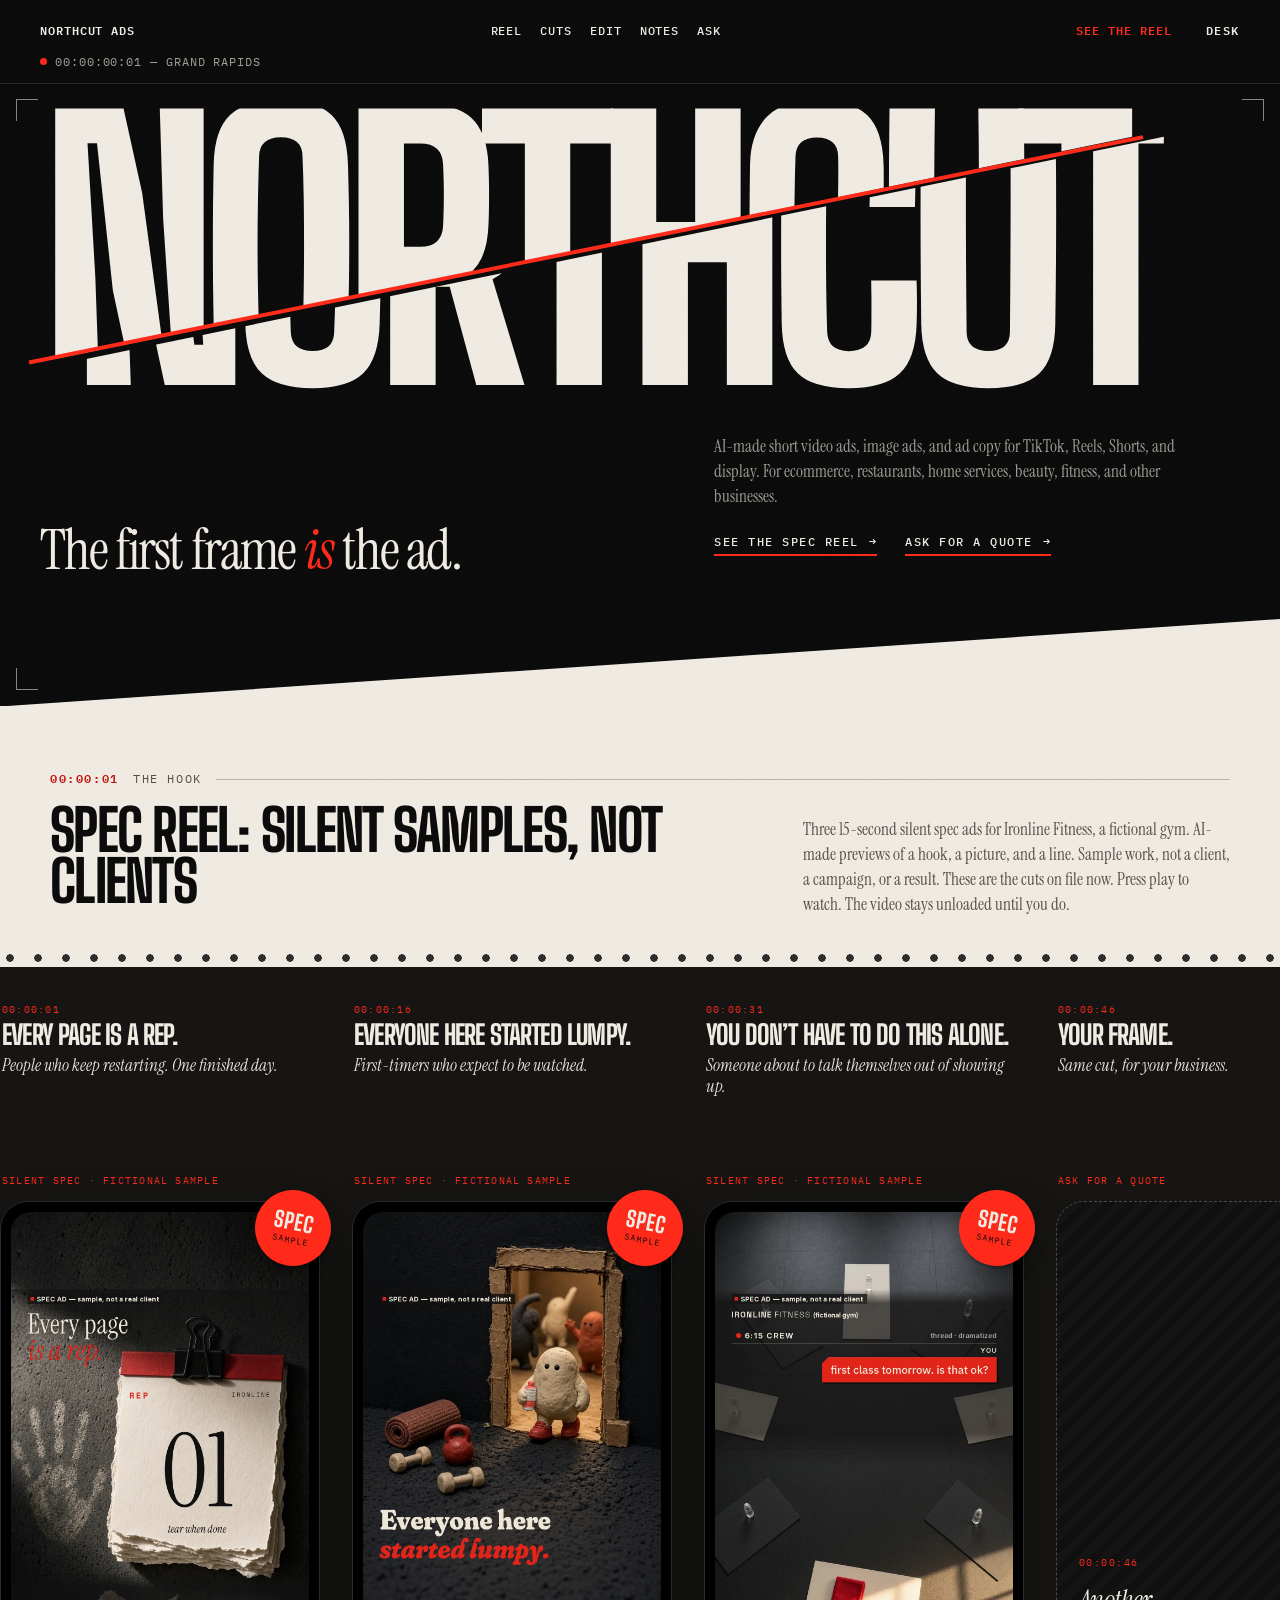
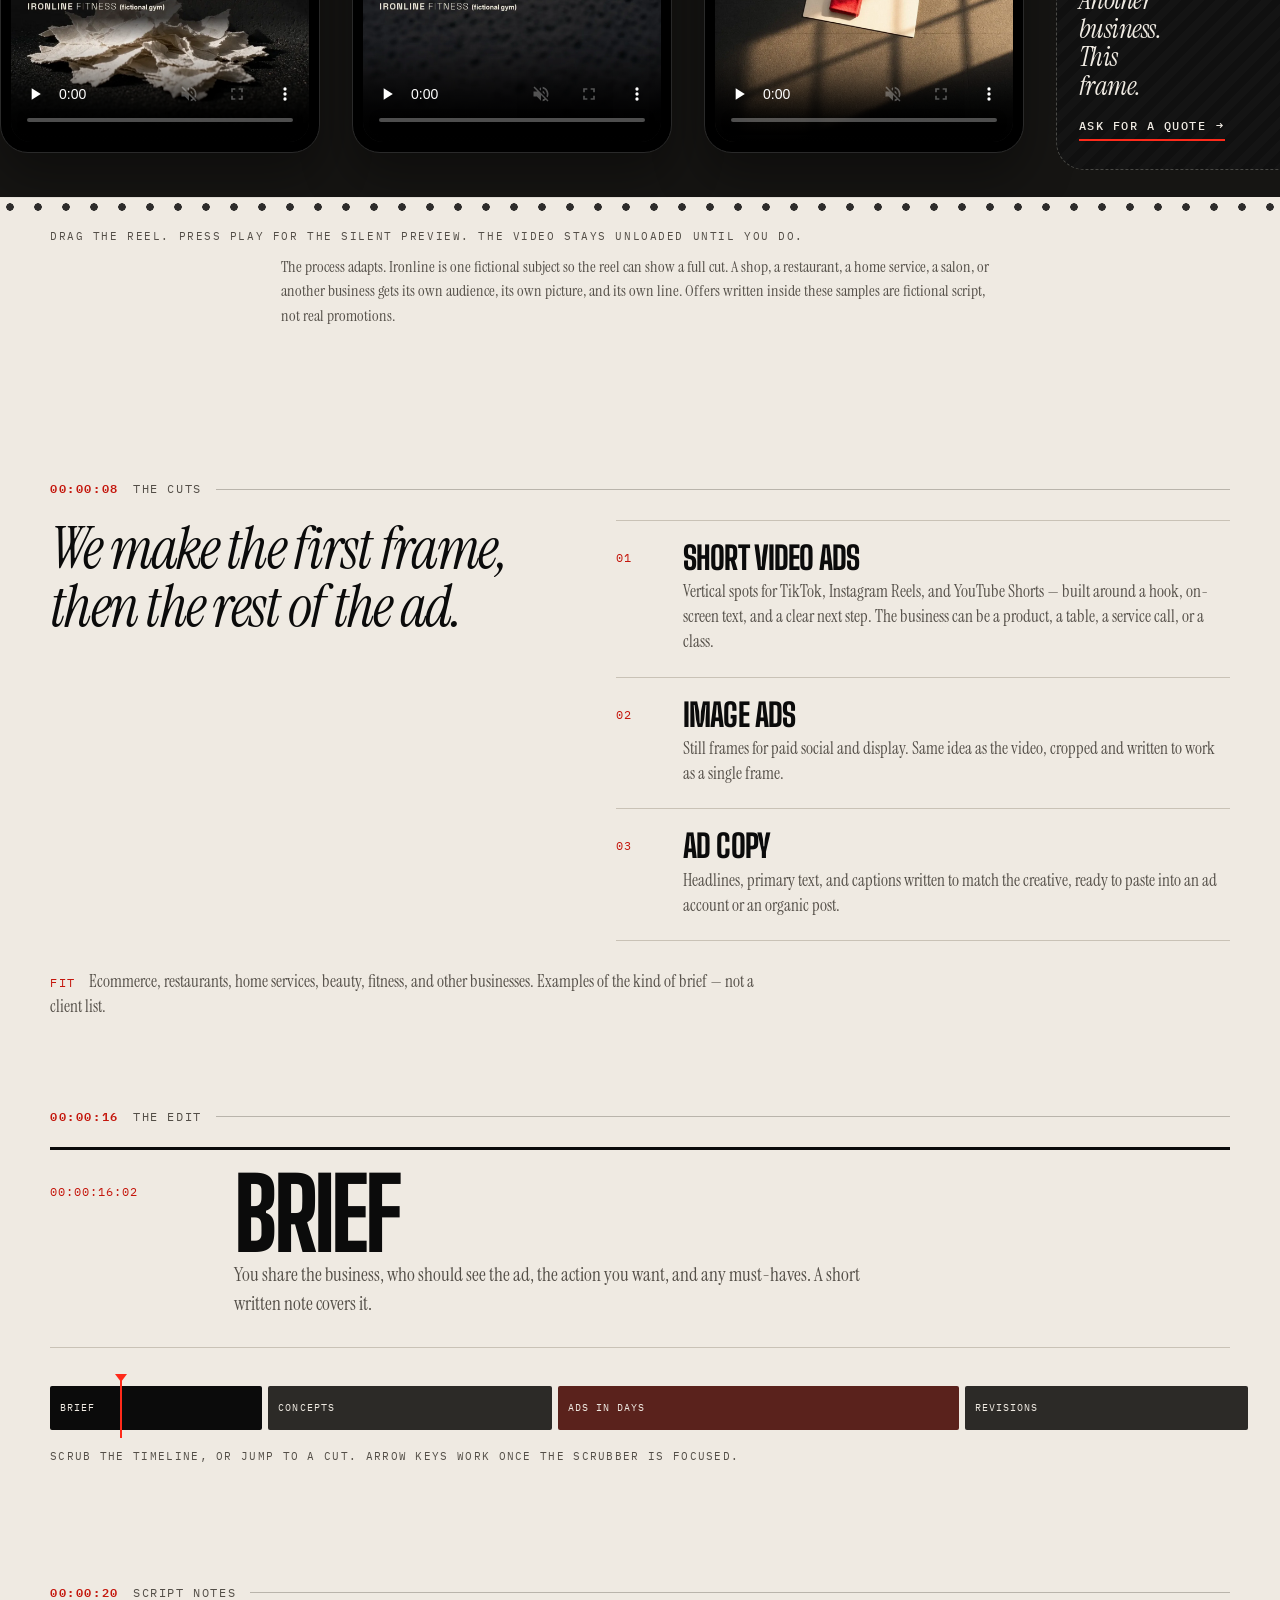
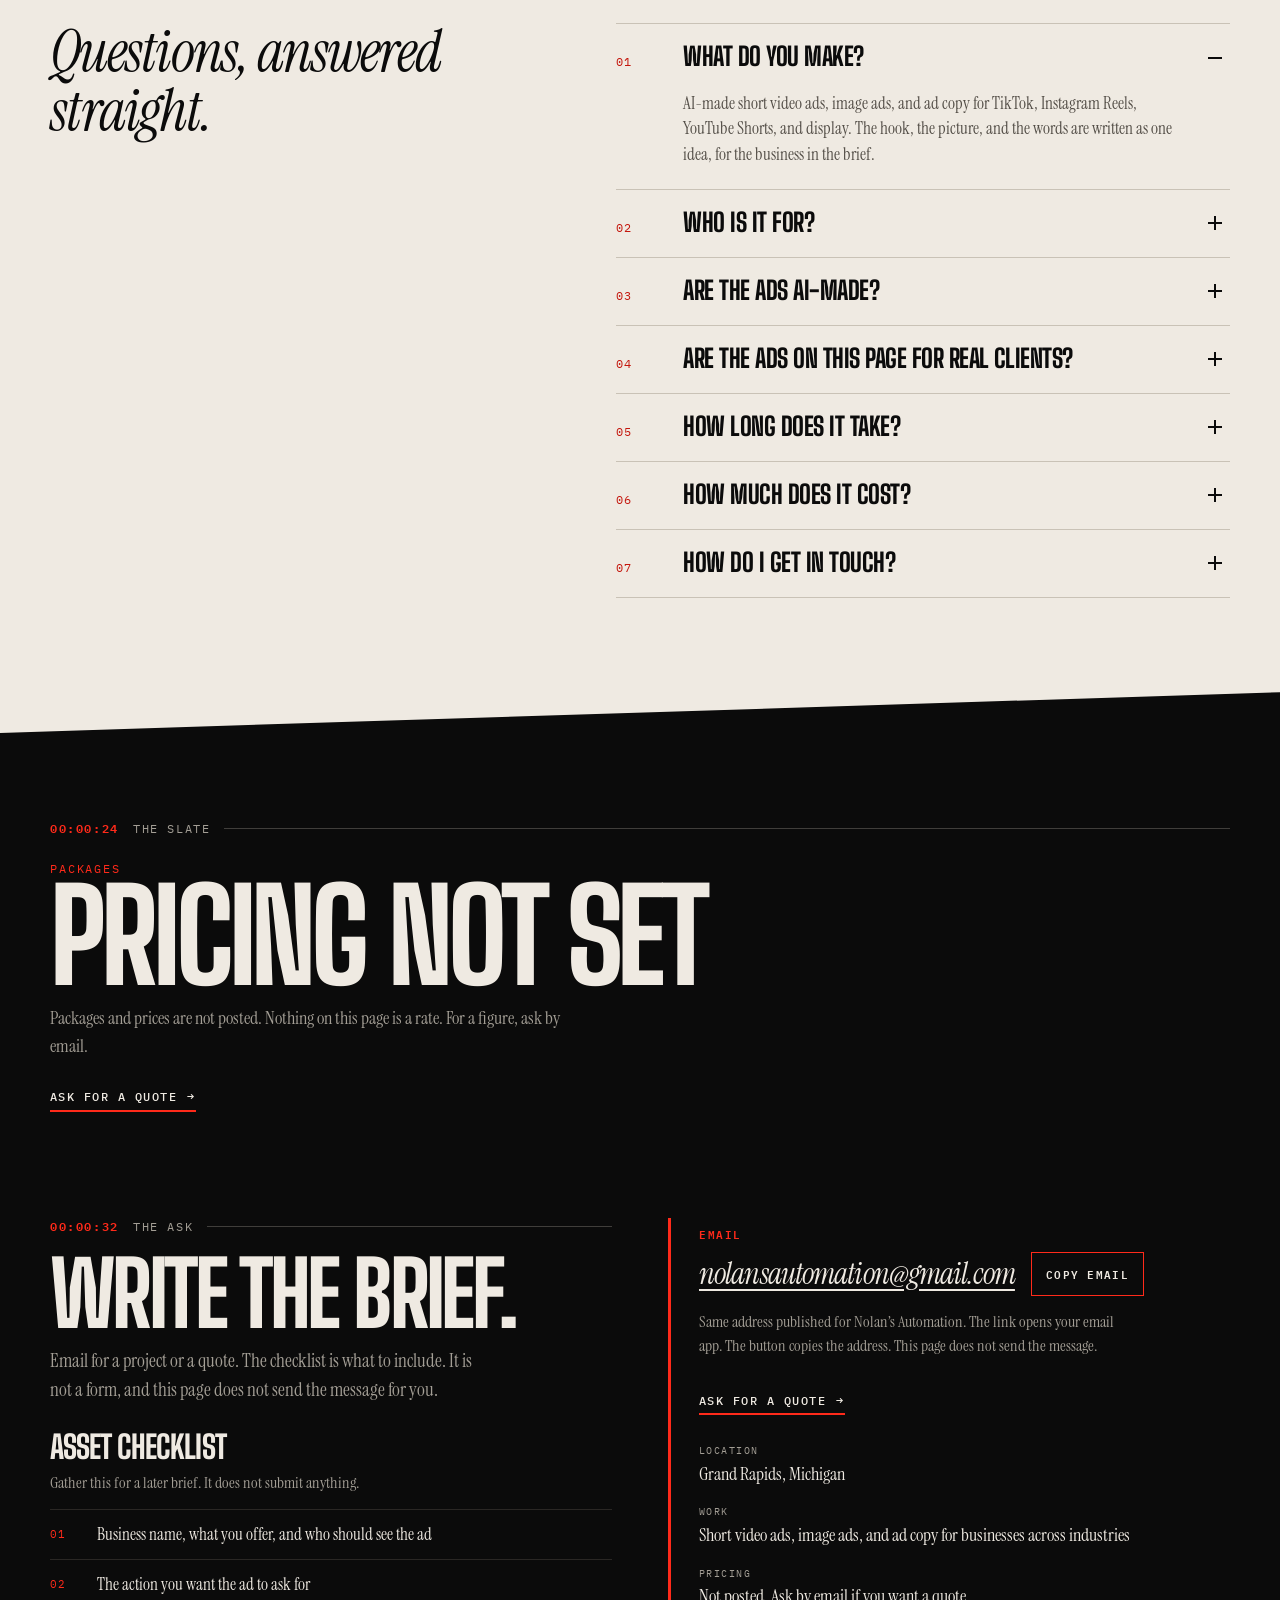
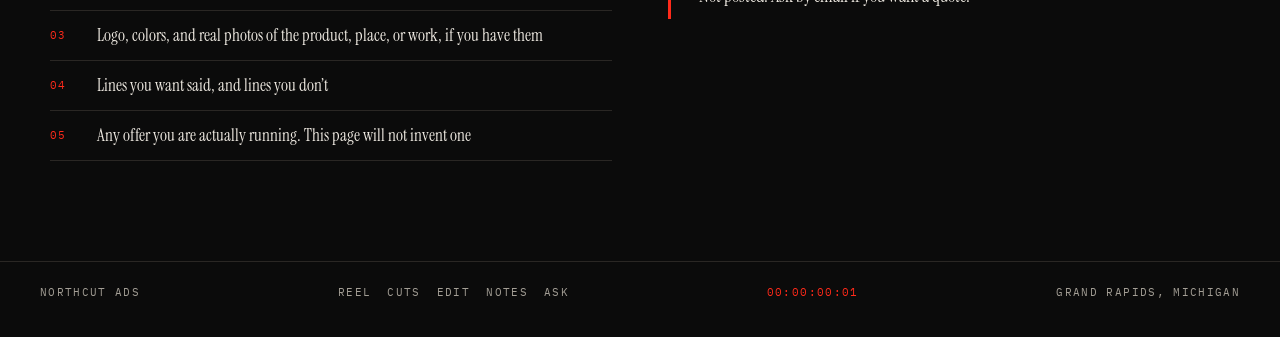
==== commit 1cfae900: "Broaden Northcut beyond gyms and publish the current spec reel. Point inquiries at nolansautomation@" ====
--- a/index.html
+++ b/index.html
@@ -4,13 +4,14 @@
   <meta charset="utf-8">
   <meta name="viewport" content="width=device-width, initial-scale=1">
   <title>Northcut Ads — The first frame is the ad</title>
-  <meta name="description" content="Northcut Ads makes AI-made short video ads, image ads, and ad copy for TikTok, Reels, Shorts, and display. Based in Grand Rapids, Michigan. First niche: gyms and fitness studios.">
+  <meta name="description" content="Northcut Ads makes AI-made short video ads, image ads, and ad copy for TikTok, Reels, Shorts, and display. For businesses across industries. Grand Rapids, Michigan.">
+  <meta name="format-detection" content="telephone=no, email=no, date=no, address=no">
   <link rel="canonical" href="https://nolansautomation-star.github.io/northcutads/">
   <meta name="theme-color" content="#0B0B0B">
   <link rel="icon" href="assets/favicon.svg" type="image/svg+xml">
   <link rel="apple-touch-icon" href="assets/apple-touch-icon.png">
   <meta property="og:title" content="Northcut Ads — The first frame is the ad">
-  <meta property="og:description" content="AI-made short video ads, image ads, and copy for TikTok, Reels, Shorts, and display. Grand Rapids, Michigan.">
+  <meta property="og:description" content="AI-made short video ads, image ads, and ad copy for TikTok, Reels, Shorts, and display. For businesses across industries. Grand Rapids, Michigan.">
   <meta property="og:type" content="website">
   <meta property="og:url" content="https://nolansautomation-star.github.io/northcutads/">
   <meta property="og:image" content="https://nolansautomation-star.github.io/northcutads/assets/og-image.png">
@@ -19,7 +20,7 @@
   <meta property="og:image:alt" content="NORTHCUT wordmark with a red diagonal cut, and the line The first frame is the ad.">
   <meta name="twitter:card" content="summary_large_image">
   <meta name="twitter:title" content="Northcut Ads — The first frame is the ad">
-  <meta name="twitter:description" content="AI-made short video ads, image ads, and copy for TikTok, Reels, Shorts, and display. Grand Rapids, Michigan.">
+  <meta name="twitter:description" content="AI-made short video ads, image ads, and ad copy for TikTok, Reels, Shorts, and display. For businesses across industries. Grand Rapids, Michigan.">
   <meta name="twitter:image" content="https://nolansautomation-star.github.io/northcutads/assets/og-image.png">
   <link rel="preconnect" href="https://fonts.googleapis.com">
   <link rel="preconnect" href="https://fonts.gstatic.com" crossorigin>
@@ -36,7 +37,7 @@
       "name": "What do you make?",
       "acceptedAnswer": {
         "@type": "Answer",
-        "text": "AI-made short video ads, image ads, and ad copy for TikTok, Instagram Reels, YouTube Shorts, and display. The hook, the picture, and the words are written as one idea."
+        "text": "AI-made short video ads, image ads, and ad copy for TikTok, Instagram Reels, YouTube Shorts, and display. The hook, the picture, and the words are written as one idea, for the business in the brief."
       }
     },
     {
@@ -44,7 +45,7 @@
       "name": "Who is it for?",
       "acceptedAnswer": {
         "@type": "Answer",
-        "text": "We’re starting with gyms and fitness studios, out of Grand Rapids, Michigan. If you’re in another line of work, still ask, and we’ll tell you whether it’s a fit."
+        "text": "Businesses that need short ads, across industries. Ecommerce, restaurants, home services, beauty, and fitness are examples of the kind of work, not a client list. Northcut is based in Grand Rapids, Michigan. A gym is one kind of brief among those others."
       }
     },
     {
@@ -52,7 +53,7 @@
       "name": "Are the ads AI-made?",
       "acceptedAnswer": {
         "@type": "Answer",
-        "text": "Yes. We build around your real brand assets, we don’t create fake people posed as real customers or staff, and we label the work where platforms require it."
+        "text": "Yes. The work is built around real brand assets you provide. We don’t create fake people posed as real customers or staff, and we label the work where a platform requires it."
       }
     },
     {
@@ -60,7 +61,7 @@
       "name": "Are the ads on this page for real clients?",
       "acceptedAnswer": {
         "@type": "Answer",
-        "text": "No. They’re spec work: sample ads for Ironline Fitness, a fictional gym, made to show how we work."
+        "text": "No. They are silent 15-second spec previews for Ironline Fitness, a fictional gym, made to show the process. They are not client work and they are not results. Any offer written inside a sample is fictional script, not a real promotion and not a Northcut offer. For a different business, the hook, the picture, and the line are adapted."
       }
     },
     {
@@ -68,7 +69,7 @@
       "name": "How long does it take?",
       "acceptedAnswer": {
         "@type": "Answer",
-        "text": "Usually a few days, not weeks. That’s a general sense of how we work, not a guaranteed deadline."
+        "text": "Usually a few days, not weeks. That is a general sense of how the work moves, not a guaranteed deadline."
       }
     },
     {
@@ -76,7 +77,15 @@
       "name": "How much does it cost?",
       "acceptedAnswer": {
         "@type": "Answer",
-        "text": "Packages and prices aren’t posted yet. If you want a figure for your project, ask for a quote and we’ll follow up."
+        "text": "Prices are not set. No packages are posted. Email nolansautomation@gmail.com and ask for a quote. Nothing on this page is a rate."
+      }
+    },
+    {
+      "@type": "Question",
+      "name": "How do I get in touch?",
+      "acceptedAnswer": {
+        "@type": "Answer",
+        "text": "Email nolansautomation@gmail.com. The address is a mail link, and there is a copy button beside it. Use either one for a project note or a quote. This page does not send the message for you, and it has no form."
       }
     }
   ]
@@ -89,12 +98,21 @@
 
   <header class="mast">
     <a class="wordmark" href="#top">Northcut&nbsp;Ads</a>
+    <nav class="mast-nav" aria-label="On this page">
+      <a href="#work">Reel</a>
+      <a href="#services">Cuts</a>
+      <a href="#how">Edit</a>
+      <a href="#faq">Notes</a>
+      <a href="#contact">Ask</a>
+    </nav>
+    <div class="mast-actions">
+      <a class="mast-cta" href="#work">See the reel</a>
+    </div>
     <p class="mast-tc"><span class="rec" aria-hidden="true"></span> 00:00:00:01 — Grand Rapids</p>
-    <a class="mast-cta" href="#contact">Get a free sample ad</a>
   </header>
 
-  <main id="main">
-    <section class="hero" id="top">
+  <main id="main" tabindex="-1">
+    <section class="hero" id="top" tabindex="-1">
       <div class="viewfinder" aria-hidden="true">
         <span class="vf vf-tl"></span>
         <span class="vf vf-tr"></span>
@@ -116,75 +134,94 @@
       <div class="hero-grid">
         <p class="hero-line">The first frame <em>is</em> the ad.</p>
         <div class="hero-copy">
-          <p>AI-made short video ads, image ads, and copy for TikTok, Reels, Shorts, and display. We start with gyms and fitness studios.</p>
-          <a class="cut-link" href="#contact">Get a free sample ad <span aria-hidden="true">→</span></a>
-        </div>
-      </div>
-    </section>
-
-    <section class="reel-section" id="work">
+          <p>AI-made short video ads, image ads, and ad copy for TikTok, Reels, Shorts, and display. For ecommerce, restaurants, home services, beauty, fitness, and other businesses.</p>
+          <p class="hero-actions">
+            <a class="cut-link" href="#work">See the spec reel <span aria-hidden="true">→</span></a>
+            <a class="cut-link" href="#contact">Ask for a quote <span aria-hidden="true">→</span></a>
+          </p>
+        </div>
+      </div>
+    </section>
+
+    <section class="reel-section" id="work" tabindex="-1">
       <div class="reel-head">
         <p class="tc-label"><span>00:00:01</span> The hook</p>
         <div>
-          <h2>Spec work: sample ads, not real clients</h2>
-          <p class="reel-note">Three short-form samples for a fictional gym, Ironline Fitness. They are not campaigns for a real business, and they do not represent client results.</p>
+          <h2>Spec reel: silent samples, not clients</h2>
+          <p class="reel-note">Three 15-second silent spec ads for Ironline Fitness, a fictional gym. AI-made previews of a hook, a picture, and a line. Sample work, not a client, a campaign, or a result. These are the cuts on file now. Press play to watch. The video stays unloaded until you do.</p>
         </div>
       </div>
 
       <div class="sprockets" aria-hidden="true"></div>
-      <div class="reel" tabindex="0" aria-label="Horizontal reel of sample ads">
+      <div class="reel" tabindex="0" role="region" aria-label="Spec reel of three silent sample ads" aria-describedby="reel-hint">
         <figure class="phone">
-          <div class="sticker" aria-hidden="true"><strong>SPEC</strong><em>sample</em></div>
-          <div class="bezel">
-            <img src="assets/portfolio/ad1_newyear_hero_9x16.webp" alt="Spec ad: empty gym at dawn. On-screen text reads January doesn’t need a new you. For Ironline Fitness, a fictional gym. Sample, not a real client." width="900" height="1600">
-          </div>
           <figcaption>
             <span class="cap-tc">00:00:01</span>
-            <strong>January doesn’t need a new you.</strong>
-            Ironline Fitness <i>(fictional gym)</i>
+            <strong>Every page is a rep.</strong>
+            <span class="cap-angle">People who keep restarting. One finished day.</span>
+            <span class="cap-meta">Silent spec · Fictional sample</span>
           </figcaption>
+          <div class="bezel">
+            <div class="sticker" aria-hidden="true"><strong>SPEC</strong><em>sample</em></div>
+            <video class="reel-video" controls playsinline preload="none" muted poster="assets/portfolio/ad1_every_page_poster.webp" width="1080" height="1920" aria-label="Silent spec preview. Every page is a rep. A tear-off calendar. Fictional Ironline Fitness, not a real client.">
+              <source src="assets/portfolio/ad1_every_page_9x16.mp4" type="video/mp4">
+              Silent spec preview. A tear-off calendar. On-screen line: Every page is a rep. Ironline Fitness, a fictional gym.
+            </video>
+          </div>
         </figure>
 
         <figure class="phone">
-          <div class="sticker" aria-hidden="true"><strong>SPEC</strong><em>sample</em></div>
+          <figcaption>
+            <span class="cap-tc">00:00:16</span>
+            <strong>Everyone here started lumpy.</strong>
+            <span class="cap-angle">First-timers who expect to be watched.</span>
+            <span class="cap-meta">Silent spec · Fictional sample</span>
+          </figcaption>
           <div class="bezel">
-            <img src="assets/portfolio/ad2_beginner_hero_9x16.webp" alt="Spec ad: an empty, quiet studio with yoga mats. On-screen text reads Never set foot in a gym? For Ironline Fitness, a fictional gym. Sample, not a real client." width="900" height="1600">
-          </div>
+            <div class="sticker" aria-hidden="true"><strong>SPEC</strong><em>sample</em></div>
+            <video class="reel-video" controls playsinline preload="none" muted poster="assets/portfolio/ad2_started_lumpy_poster.webp" width="1080" height="1920" aria-label="Silent spec preview. Everyone here started lumpy. Clay figures at a doorway. Fictional Ironline Fitness, not a real client.">
+              <source src="assets/portfolio/ad2_started_lumpy_9x16.mp4" type="video/mp4">
+              Silent spec preview. Clay figures at a doorway. On-screen line: Everyone here started lumpy. Ironline Fitness, a fictional gym.
+            </video>
+          </div>
+        </figure>
+
+        <figure class="phone">
           <figcaption>
-            <span class="cap-tc">00:00:07</span>
-            <strong>Never set foot in a gym?</strong>
-            Ironline Fitness <i>(fictional gym)</i>
+            <span class="cap-tc">00:00:31</span>
+            <strong>You don’t have to do this alone.</strong>
+            <span class="cap-angle">Someone about to talk themselves out of showing up.</span>
+            <span class="cap-meta">Silent spec · Fictional sample</span>
           </figcaption>
+          <div class="bezel">
+            <div class="sticker" aria-hidden="true"><strong>SPEC</strong><em>sample</em></div>
+            <video class="reel-video" controls playsinline preload="none" muted poster="assets/portfolio/ad3_crew_thread_poster.webp" width="1080" height="1920" aria-label="Silent spec preview. You don’t have to do this alone. A crew thread and a saved mat. Fictional Ironline Fitness, not a real client.">
+              <source src="assets/portfolio/ad3_crew_thread_9x16.mp4" type="video/mp4">
+              Silent spec preview. A crew thread and a saved mat. On-screen line: You don’t have to do this alone. Ironline Fitness, a fictional gym.
+            </video>
+          </div>
         </figure>
 
-        <figure class="phone">
-          <div class="sticker" aria-hidden="true"><strong>SPEC</strong><em>sample</em></div>
-          <div class="bezel">
-            <video class="reel-video" poster="assets/portfolio/ad3_community_hero_9x16.webp" muted loop playsinline preload="metadata" width="720" height="1280" aria-label="Spec ad: a dim group class seen from behind. On-screen text reads You don’t have to do this alone. For Ironline Fitness, a fictional gym. Sample, not a real client.">
-              <source src="assets/portfolio/ad3_community_video_9x16.mp4" type="video/mp4">
-            </video>
-          </div>
-          <figcaption>
-            <span class="cap-tc">00:00:13</span>
-            <strong>You don’t have to do this alone.</strong>
-            Ironline Fitness <i>(fictional gym)</i>
-          </figcaption>
-        </figure>
-
-        <a class="phone phone-empty" href="#contact">
+        <a class="phone phone-empty" href="mailto:nolansautomation@gmail.com?subject=Northcut%20Ads%20quote">
+          <span class="empty-lead">
+            <span class="cap-tc">00:00:46</span>
+            <span class="empty-title">Your frame.</span>
+            <span class="cap-angle">Same cut, for your business.</span>
+            <span class="cap-meta">Ask for a quote</span>
+          </span>
           <div class="bezel bezel-empty">
-            <span class="empty-tc">00:00:24</span>
-            <span class="empty-copy">Your first frame.</span>
-            <span class="cut-link">Get a free sample ad <span aria-hidden="true">→</span></span>
-          </div>
-          <span class="empty-cap">Ask for a sample.</span>
+            <span class="empty-tc">00:00:46</span>
+            <span class="empty-copy">Another business. This frame.</span>
+            <span class="cut-link">Ask for a quote <span aria-hidden="true">→</span></span>
+          </div>
         </a>
       </div>
       <div class="sprockets" aria-hidden="true"></div>
-      <p class="reel-hint" aria-hidden="true">Drag the reel →</p>
-    </section>
-
-    <section class="cuts" id="services">
+      <p class="reel-hint" id="reel-hint">Drag the reel. Press play for the silent preview. The video stays unloaded until you do.</p>
+      <p class="reel-adapt">The process adapts. Ironline is one fictional subject so the reel can show a full cut. A shop, a restaurant, a home service, a salon, or another business gets its own audience, its own picture, and its own line. Offers written inside these samples are fictional script, not real promotions.</p>
+    </section>
+
+    <section class="cuts" id="services" tabindex="-1">
       <div class="wrap">
         <p class="tc-label"><span>00:00:08</span> The cuts</p>
         <div class="cuts-grid">
@@ -194,7 +231,7 @@
               <span class="shot-n">01</span>
               <div>
                 <h2>Short video ads</h2>
-                <p>Vertical spots for TikTok, Instagram Reels, and YouTube Shorts — built around a hook, on-screen text, and a clear next step.</p>
+                <p>Vertical spots for TikTok, Instagram Reels, and YouTube Shorts — built around a hook, on-screen text, and a clear next step. The business can be a product, a table, a service call, or a class.</p>
               </div>
             </li>
             <li>
@@ -208,39 +245,40 @@
               <span class="shot-n">03</span>
               <div>
                 <h2>Ad copy</h2>
-                <p>Headlines, primary text, and captions written to match the creative, ready to paste into an ad account or organic post.</p>
+                <p>Headlines, primary text, and captions written to match the creative, ready to paste into an ad account or an organic post.</p>
               </div>
             </li>
           </ol>
         </div>
-      </div>
-    </section>
-
-    <section class="edit" id="how">
+        <p class="fit-line"><span>Fit</span> Ecommerce, restaurants, home services, beauty, fitness, and other businesses. Examples of the kind of brief — not a client list.</p>
+      </div>
+    </section>
+
+    <section class="edit" id="how" tabindex="-1">
       <div class="wrap">
         <p class="tc-label"><span>00:00:16</span> The edit</p>
         <div class="monitor" aria-live="polite">
           <p class="monitor-tc" id="monitor-tc">00:00:16:02</p>
           <h2 id="monitor-title">Brief</h2>
-          <p id="monitor-copy">You tell us who it is for, what you want people to do, and any must-haves. A short call or a written note is enough.</p>
+          <p id="monitor-copy">You share the business, who should see the ad, the action you want, and any must-haves. A short written note covers it.</p>
         </div>
 
         <div class="timeline">
           <label class="sr-only" for="scrub">Scrub the process timeline</label>
-          <div class="clips" aria-hidden="true">
-            <button type="button" class="clip clip-brief is-active" data-start="0" data-end="22">Brief</button>
-            <button type="button" class="clip clip-concepts" data-start="22" data-end="48">Concepts</button>
-            <button type="button" class="clip clip-ads" data-start="48" data-end="78">Ads in days</button>
-            <button type="button" class="clip clip-rev" data-start="78" data-end="101">Revisions</button>
+          <div class="clips">
+            <button type="button" class="clip clip-brief is-active" data-start="0" data-end="22" aria-pressed="true">Brief</button>
+            <button type="button" class="clip clip-concepts" data-start="22" data-end="48" aria-pressed="false">Concepts</button>
+            <button type="button" class="clip clip-ads" data-start="48" data-end="78" aria-pressed="false">Ads in days</button>
+            <button type="button" class="clip clip-rev" data-start="78" data-end="101" aria-pressed="false">Revisions</button>
           </div>
           <div class="playhead" id="playhead" aria-hidden="true"></div>
-          <input type="range" id="scrub" min="0" max="100" value="6" step="1">
-        </div>
-        <p class="timeline-hint">Scrub the timeline, or jump to a cut.</p>
-      </div>
-    </section>
-
-    <section class="notes" id="faq" aria-labelledby="faq-title">
+          <input class="sr-only" type="range" id="scrub" min="0" max="100" value="6" step="1" aria-valuetext="Brief">
+        </div>
+        <p class="timeline-hint">Scrub the timeline, or jump to a cut. Arrow keys work once the scrubber is focused.</p>
+      </div>
+    </section>
+
+    <section class="notes" id="faq" aria-labelledby="faq-title" tabindex="-1">
       <div class="wrap">
         <p class="tc-label"><span>00:00:20</span> Script notes</p>
         <div class="notes-grid">
@@ -248,56 +286,78 @@
           <div class="notes-list">
           <details class="note" open>
             <summary><span class="note-n">01</span><span class="note-q">What do you make?</span><span class="note-x" aria-hidden="true"></span></summary>
-            <p>AI-made short video ads, image ads, and ad copy for TikTok, Instagram Reels, YouTube Shorts, and display. The hook, the picture, and the words are written as one idea.</p>
+            <p>AI-made short video ads, image ads, and ad copy for TikTok, Instagram Reels, YouTube Shorts, and display. The hook, the picture, and the words are written as one idea, for the business in the brief.</p>
           </details>
           <details class="note">
             <summary><span class="note-n">02</span><span class="note-q">Who is it for?</span><span class="note-x" aria-hidden="true"></span></summary>
-            <p>We’re starting with gyms and fitness studios, out of Grand Rapids, Michigan. If you’re in another line of work, still ask, and we’ll tell you whether it’s a fit.</p>
+            <p>Businesses that need short ads, across industries. Ecommerce, restaurants, home services, beauty, and fitness are examples of the kind of work, not a client list. Northcut is based in Grand Rapids, Michigan. A gym is one kind of brief among those others.</p>
           </details>
           <details class="note">
             <summary><span class="note-n">03</span><span class="note-q">Are the ads AI-made?</span><span class="note-x" aria-hidden="true"></span></summary>
-            <p>Yes. We build around your real brand assets, we don’t create fake people posed as real customers or staff, and we label the work where platforms require it.</p>
+            <p>Yes. The work is built around real brand assets you provide. We don’t create fake people posed as real customers or staff, and we label the work where a platform requires it.</p>
           </details>
           <details class="note">
             <summary><span class="note-n">04</span><span class="note-q">Are the ads on this page for real clients?</span><span class="note-x" aria-hidden="true"></span></summary>
-            <p>No. They’re spec work: sample ads for Ironline Fitness, a fictional gym, made to show how we work.</p>
+            <p>No. They are silent 15-second spec previews for Ironline Fitness, a fictional gym, made to show the process. They are not client work and they are not results. Any offer written inside a sample is fictional script, not a real promotion and not a Northcut offer. For a different business, the hook, the picture, and the line are adapted.</p>
           </details>
           <details class="note">
             <summary><span class="note-n">05</span><span class="note-q">How long does it take?</span><span class="note-x" aria-hidden="true"></span></summary>
-            <p>Usually a few days, not weeks. That’s a general sense of how we work, not a guaranteed deadline.</p>
+            <p>Usually a few days, not weeks. That is a general sense of how the work moves, not a guaranteed deadline.</p>
           </details>
           <details class="note">
             <summary><span class="note-n">06</span><span class="note-q">How much does it cost?</span><span class="note-x" aria-hidden="true"></span></summary>
-            <p>Packages and prices aren’t posted yet. If you want a figure for your project, ask for a quote and we’ll follow up.</p>
-          </details>
-          </div>
-        </div>
-      </div>
-    </section>
-
-    <section class="slate" id="packages">
+            <p>Prices are not set. No packages are posted. Email nolansautomation@gmail.com and ask for a quote. Nothing on this page is a rate.</p>
+          </details>
+          <details class="note">
+            <summary><span class="note-n">07</span><span class="note-q">How do I get in touch?</span><span class="note-x" aria-hidden="true"></span></summary>
+            <p>Email nolansautomation@gmail.com. The address is a mail link, and there is a copy button beside it. Use either one for a project note or a quote. This page does not send the message for you, and it has no form.</p>
+          </details>
+          </div>
+        </div>
+      </div>
+    </section>
+
+    <section class="slate" id="packages" tabindex="-1">
       <div class="wrap slate-inner">
         <p class="tc-label"><span>00:00:24</span> The slate</p>
         <p class="slate-kicker">Packages</p>
-        <p class="slate-title">Pricing coming soon</p>
-        <p class="slate-note">Package details and prices will be posted here once they are set. If you want a free sample ad in the meantime, use the ask below.</p>
-      </div>
-    </section>
-
-    <section class="ask" id="contact">
+        <p class="slate-title">Pricing not set</p>
+        <p class="slate-note">Packages and prices are not posted. Nothing on this page is a rate. For a figure, ask by email.</p>
+        <p class="slate-cta"><a class="cut-link" href="mailto:nolansautomation@gmail.com?subject=Northcut%20Ads%20quote">Ask for a quote <span aria-hidden="true">→</span></a></p>
+      </div>
+    </section>
+
+    <section class="ask" id="contact" tabindex="-1">
       <div class="wrap ask-grid">
         <div>
           <p class="tc-label"><span>00:00:32</span> The ask</p>
-          <h2>Get a free sample ad.</h2>
-          <p class="ask-lead">Tell us about your gym or studio and what you want the ad to do. We will come back with a sample so you can see the work first.</p>
+          <h2>Write the brief.</h2>
+          <p class="ask-lead">Email for a project or a quote. The checklist is what to include. It is not a form, and this page does not send the message for you.</p>
+          <div class="checklist">
+            <h3>Asset checklist</h3>
+            <p>Gather this for a later brief. It does not submit anything.</p>
+            <ol>
+              <li><span>01</span> Business name, what you offer, and who should see the ad</li>
+              <li><span>02</span> The action you want the ad to ask for</li>
+              <li><span>03</span> Logo, colors, and real photos of the product, place, or work, if you have them</li>
+              <li><span>04</span> Lines you want said, and lines you don’t</li>
+              <li><span>05</span> Any offer you are actually running. This page will not invent one</li>
+            </ol>
+          </div>
         </div>
         <div class="ask-panel">
-          <p class="placeholder-flag">Placeholder email — not set up yet</p>
-          <a class="ask-mail" href="mailto:hello@northcutads.com?subject=Free%20sample%20ad%20request">hello@northcutads.com</a>
-          <p class="placeholder-note">This address is a placeholder. A real Northcut Ads inbox has not been set up, so messages sent here may not be received yet.</p>
+          <p class="placeholder-flag">Email</p>
+          <div class="mail-row">
+            <a class="ask-mail" href="mailto:nolansautomation@gmail.com">nolansautomation@gmail.com</a>
+            <button type="button" class="copy-mail" data-copy-email="nolansautomation@gmail.com">Copy email</button>
+            <span class="copy-status" role="status" aria-live="polite"></span>
+          </div>
+          <p class="placeholder-note">Same address published for Nolan’s Automation. The link opens your email app. The button copies the address. This page does not send the message.</p>
+          <a class="cut-link ask-quote" href="mailto:nolansautomation@gmail.com?subject=Northcut%20Ads%20quote">Ask for a quote <span aria-hidden="true">→</span></a>
           <dl class="ask-meta">
             <div><dt>Location</dt><dd>Grand Rapids, Michigan</dd></div>
-            <div><dt>First niche</dt><dd>Gyms and fitness studios</dd></div>
+            <div><dt>Work</dt><dd>Short video ads, image ads, and ad copy for businesses across industries</dd></div>
+            <div><dt>Pricing</dt><dd>Not posted. Ask by email if you want a quote.</dd></div>
           </dl>
         </div>
       </div>
@@ -306,6 +366,13 @@
 
   <footer class="colophon">
     <span>Northcut Ads</span>
+    <nav class="colophon-nav" aria-label="Footer">
+      <a href="#work">Reel</a>
+      <a href="#services">Cuts</a>
+      <a href="#how">Edit</a>
+      <a href="#faq">Notes</a>
+      <a href="#contact">Ask</a>
+    </nav>
     <span class="colophon-tc">00:00:00:01</span>
     <span>Grand Rapids, Michigan</span>
   </footer>
--- a/assets/styles.css
+++ b/assets/styles.css
@@ -6,8 +6,10 @@
   --paper-2: #e4ddd2;
   --red: #ff2a1a;
   --red-deep: #d01810;
+  --red-paper: #c4160c;
   --mute-dark: #a39e95;
-  --mute-paper: #5e5850;
+  --mute-paper: #534e47;
+  --mast: 88px;
   --bezel: #1a1a1a;
   --display: "Big Shoulders Display", "Arial Narrow", sans-serif;
   --serif: "Instrument Serif", "Times New Roman", serif;
@@ -21,7 +23,7 @@
   scroll-behavior: smooth;
   background: var(--paper);
   color: var(--ink);
-  overflow-x: hidden;
+  overflow-x: clip;
 }
 
 body {
@@ -33,8 +35,8 @@
   color: var(--ink);
   -webkit-font-smoothing: antialiased;
   text-rendering: optimizeLegibility;
-  overflow-x: hidden;
-}
+}
+body.nc-chat-lock { overflow: hidden; }
 
 img { display: block; max-width: 100%; height: auto; }
 a { color: inherit; }
@@ -58,13 +60,16 @@
   left: 16px;
   top: -48px;
   z-index: 100;
-  background: var(--red);
+  background: var(--ink);
   color: var(--paper);
   padding: 8px 12px;
   font-family: var(--mono);
   font-size: 0.8rem;
+  text-decoration: none;
 }
 .skip:focus { top: 16px; }
+
+main, section { scroll-margin-top: calc(var(--mast) + 12px); }
 
 /* Viewfinder + grain */
 .viewfinder {
@@ -95,30 +100,68 @@
   mix-blend-mode: overlay;
 }
 
-/* Masthead */
+/* Masthead — sticks, so the reel, cuts, notes, and ask stay reachable */
 .mast {
-  position: absolute;
+  position: sticky;
   top: 0;
-  left: 0;
-  right: 0;
-  z-index: 20;
-  display: flex;
+  z-index: 40;
+  display: grid;
+  grid-template-columns: auto 1fr auto;
+  grid-template-areas:
+    "mark nav cta"
+    "tc tc tc";
+  gap: 8px 28px;
   align-items: center;
-  justify-content: space-between;
-  gap: 16px;
-  padding: 28px 40px 0;
-  color: var(--paper);
+  padding: 16px 40px 12px;
+  background: var(--ink);
+  color: var(--paper);
+  box-shadow: 0 1px 0 #2a2724;
   font-family: var(--mono);
   font-size: 0.72rem;
   letter-spacing: 0.08em;
   text-transform: uppercase;
 }
 .wordmark {
+  grid-area: mark;
   text-decoration: none;
   font-weight: 600;
   color: var(--paper);
 }
-.mast-tc { margin: 0; color: var(--mute-dark); display: flex; align-items: center; gap: 8px; }
+.mast-nav {
+  grid-area: nav;
+  display: flex;
+  flex-wrap: wrap;
+  justify-content: center;
+  gap: 4px 18px;
+}
+.mast-nav a {
+  text-decoration: none;
+  color: var(--paper);
+  font-weight: 500;
+  padding: 6px 0;
+}
+.mast-nav a:hover { color: var(--red); }
+.mast-actions {
+  grid-area: cta;
+  display: flex;
+  align-items: center;
+  justify-content: flex-end;
+  gap: 18px;
+}
+.mast-cta {
+  text-decoration: none;
+  color: var(--red);
+  font-weight: 600;
+  padding: 6px 0;
+}
+.mast-tc {
+  grid-area: tc;
+  margin: 0;
+  color: var(--mute-dark);
+  display: flex;
+  align-items: center;
+  gap: 8px;
+}
 .rec {
   width: 7px;
   height: 7px;
@@ -128,17 +171,13 @@
   box-shadow: 0 0 0 0 rgba(255, 42, 26, 0.6);
   animation: rec 1.8s ease-out infinite;
 }
-.mast-cta {
-  text-decoration: none;
-  color: var(--red);
-  font-weight: 600;
+:focus-visible {
+  outline: 2px solid var(--red-paper);
+  outline-offset: 3px;
 }
 .mast a:focus-visible,
-.cut-link:focus-visible,
-.ask-mail:focus-visible,
-.phone-empty:focus-visible,
-.clip:focus-visible,
-#scrub:focus-visible {
+.reel-video:focus-visible,
+.phone-empty:focus-visible {
   outline: 2px solid var(--red);
   outline-offset: 3px;
 }
@@ -154,8 +193,9 @@
   position: relative;
   background: var(--ink);
   color: var(--paper);
-  padding: 108px 40px 10vw;
+  padding: 18px 40px 10vw;
   min-height: auto;
+  overflow: clip;
   clip-path: polygon(0 0, 100% 0, 100% 86%, 0 100%);
   z-index: 2;
 }
@@ -249,6 +289,12 @@
   padding-bottom: 4px;
 }
 .hero-copy .cut-link { color: var(--paper); }
+.hero-actions {
+  display: flex;
+  flex-wrap: wrap;
+  gap: 14px 28px;
+  margin: 0;
+}
 .cut-link:hover { color: var(--red); }
 
 /* Section labels */
@@ -264,9 +310,11 @@
   gap: 14px;
 }
 .tc-label span {
-  color: var(--red);
+  color: var(--red-paper);
   font-weight: 600;
 }
+.slate .tc-label span,
+.ask .tc-label span { color: var(--red); }
 .tc-label::after {
   content: "";
   flex: 1;
@@ -352,12 +400,12 @@
   text-decoration: none;
 }
 .bezel {
+  position: relative;
   background: #000;
   border-radius: 28px;
   padding: 10px;
   border: 1px solid #2a2a2a;
   box-shadow: 0 24px 50px rgba(0,0,0,0.35);
-  overflow: hidden;
 }
 .bezel img,
 .bezel video {
@@ -365,17 +413,17 @@
   height: auto;
   max-width: 100%;
   aspect-ratio: 9 / 16;
-  object-fit: cover;
+  object-fit: contain;
+  background: #000;
   border-radius: 20px;
   display: block;
 }
-.phone:hover { transform: translateY(-6px); }
 .phone { transition: transform 0.35s ease; }
 
 .sticker {
   position: absolute;
-  top: -8px;
-  right: -14px;
+  top: -12px;
+  right: -12px;
   z-index: 3;
   width: 76px;
   height: 76px;
@@ -406,15 +454,20 @@
   letter-spacing: 0.14em;
   text-transform: uppercase;
   margin-top: 3px;
-  opacity: 0.9;
-}
-
-.phone figcaption {
-  margin: 14px 4px 0;
+  color: var(--ink);
+}
+
+.phone figcaption,
+.empty-lead {
+  display: flex;
+  flex-direction: column;
+  min-height: 11.5rem;
+  margin: 0 2px 14px;
   font-family: var(--serif);
   font-size: 1.05rem;
   line-height: 1.3;
 }
+.empty-lead { color: var(--paper); }
 .cap-tc {
   display: block;
   font-family: var(--mono);
@@ -422,15 +475,36 @@
   letter-spacing: 0.12em;
   text-transform: uppercase;
   color: var(--red);
-  margin-bottom: 4px;
-}
-.phone figcaption strong { display: block; font-weight: 400; }
-.phone figcaption i {
+  margin-bottom: 6px;
+}
+.phone figcaption strong,
+.empty-title {
   display: block;
+  font-family: var(--display);
+  font-weight: 800;
+  font-size: 1.7rem;
+  letter-spacing: -0.03em;
+  text-transform: uppercase;
+  line-height: 0.9;
+  color: var(--paper);
+}
+.cap-angle,
+.cap-meta { display: block; }
+.cap-angle {
+  margin-top: 8px;
+  color: #e7e1d8;
   font-style: italic;
-  color: var(--mute-dark);
-  font-size: 0.9rem;
-  margin-top: 2px;
+  font-size: 1.05rem;
+  line-height: 1.25;
+}
+.cap-meta {
+  margin-top: auto;
+  padding-top: 10px;
+  font-family: var(--mono);
+  font-size: 0.64rem;
+  letter-spacing: 0.12em;
+  text-transform: uppercase;
+  color: var(--red);
 }
 
 .phone-empty { color: var(--paper); }
@@ -473,14 +547,23 @@
   font-size: 0.95rem;
 }
 
-.reel-hint {
+.reel-hint,
+.reel-adapt {
   width: min(var(--max), calc(100% - 48px));
   margin: 12px auto 0;
+}
+.reel-hint {
   font-family: var(--mono);
   font-size: 0.7rem;
   letter-spacing: 0.14em;
   text-transform: uppercase;
   color: var(--mute-paper);
+}
+.reel-adapt {
+  margin-top: 10px;
+  color: var(--mute-paper);
+  font-size: 1.02rem;
+  max-width: 44em;
 }
 
 /* What we make — shot list, not cards */
@@ -523,8 +606,22 @@
   font-family: var(--mono);
   font-size: 0.75rem;
   letter-spacing: 0.1em;
-  color: var(--red);
+  color: var(--red-paper);
   padding-top: 6px;
+}
+.fit-line {
+  margin: 28px 0 0;
+  max-width: 42em;
+  color: var(--mute-paper);
+  font-size: 1.05rem;
+}
+.fit-line span {
+  font-family: var(--mono);
+  font-size: 0.72rem;
+  letter-spacing: 0.14em;
+  text-transform: uppercase;
+  color: var(--red-paper);
+  margin-right: 10px;
 }
 .shotlist h2 {
   margin: 0 0 6px;
@@ -557,7 +654,7 @@
   font-family: var(--mono);
   font-size: 0.78rem;
   letter-spacing: 0.08em;
-  color: var(--red);
+  color: var(--red-paper);
 }
 #monitor-title {
   margin: 0 0 8px;
@@ -581,6 +678,11 @@
   position: relative;
   margin-top: 20px;
   padding: 18px 0 8px;
+  touch-action: none;
+}
+.timeline:has(#scrub:focus-visible) {
+  outline: 2px solid var(--red-paper);
+  outline-offset: 6px;
 }
 .clips {
   display: grid;
@@ -634,20 +736,8 @@
   border-top: 8px solid var(--red);
 }
 
-#scrub {
-  position: absolute;
-  left: 0;
-  right: 0;
-  top: 14px;
-  width: 100%;
-  height: 52px;
-  margin: 0;
-  opacity: 0;
-  cursor: ew-resize;
-  z-index: 4;
-  appearance: none;
-  background: transparent;
-}
+.timeline { cursor: ew-resize; }
+.clip { cursor: pointer; }
 
 .timeline-hint {
   margin: 10px 0 0;
@@ -691,6 +781,8 @@
   color: var(--mute-dark);
   font-size: 1.15rem;
 }
+.slate-cta { margin: 22px 0 0; }
+.slate .cut-link { color: var(--paper); }
 
 /* Contact */
 .ask {
@@ -730,15 +822,87 @@
   color: var(--red);
   font-weight: 600;
 }
+.mail-row {
+  display: flex;
+  flex-wrap: wrap;
+  align-items: center;
+  gap: 12px 16px;
+  margin: 0 0 8px;
+}
 .ask-mail {
-  display: inline-block;
-  text-decoration: none;
+  color: var(--paper);
   font-family: var(--serif);
   font-style: italic;
-  font-size: clamp(1.5rem, 3vw, 2.15rem);
+  font-size: clamp(1.35rem, 2.4vw, 1.85rem);
   letter-spacing: -0.03em;
-  border-bottom: 1px solid var(--red);
   line-height: 1.2;
+  overflow-wrap: anywhere;
+  text-underline-offset: 0.18em;
+}
+.copy-mail {
+  appearance: none;
+  margin: 0;
+  min-height: 44px;
+  padding: 10px 14px;
+  border: 1px solid var(--red);
+  background: transparent;
+  color: var(--paper);
+  cursor: pointer;
+  font-family: var(--mono);
+  font-size: 0.68rem;
+  font-weight: 600;
+  letter-spacing: 0.12em;
+  text-transform: uppercase;
+}
+.copy-mail:hover,
+.copy-mail:focus-visible {
+  background: var(--red);
+  color: var(--ink);
+}
+.copy-status {
+  min-height: 1em;
+  font-family: var(--mono);
+  font-size: 0.68rem;
+  letter-spacing: 0.12em;
+  text-transform: uppercase;
+  color: var(--red);
+}
+.ask-quote { margin: 0 0 28px; }
+.checklist { margin-top: 28px; }
+.checklist h3 {
+  margin: 0 0 8px;
+  font-family: var(--display);
+  font-size: 2rem;
+  font-weight: 800;
+  letter-spacing: -0.03em;
+  text-transform: uppercase;
+  line-height: 0.95;
+}
+.checklist > p {
+  margin: 0;
+  color: var(--mute-dark);
+  font-size: 1.02rem;
+}
+.checklist ol {
+  list-style: none;
+  margin: 14px 0 0;
+  padding: 0;
+  border-top: 1px solid #2a2724;
+}
+.checklist li {
+  display: grid;
+  grid-template-columns: 2.2rem 1fr;
+  gap: 12px;
+  padding: 12px 0;
+  border-bottom: 1px solid #2a2724;
+  font-size: 1.05rem;
+}
+.checklist li span {
+  font-family: var(--mono);
+  font-size: 0.68rem;
+  letter-spacing: 0.1em;
+  color: var(--red);
+  padding-top: 4px;
 }
 .placeholder-note {
   margin: 14px 0 28px;
@@ -777,16 +941,32 @@
   text-transform: uppercase;
 }
 .colophon-tc { color: var(--red); }
+.colophon-nav {
+  display: flex;
+  flex-wrap: wrap;
+  gap: 8px 16px;
+}
+.colophon-nav a {
+  color: var(--mute-dark);
+  text-decoration: none;
+}
+.colophon-nav a:hover { color: var(--red); }
 
 /* Mobile */
 @media (max-width: 860px) {
+  :root { --mast: 124px; }
   .mast {
-    padding: 20px 20px 0;
-    flex-wrap: wrap;
+    grid-template-columns: 1fr auto;
+    grid-template-areas:
+      "mark cta"
+      "nav nav"
+      "tc tc";
+    gap: 6px 12px;
+    padding: 14px 20px 12px;
   }
-  .mast-tc { order: 3; flex-basis: 100%; margin-top: -4px; }
+  .mast-nav { justify-content: flex-start; gap: 4px 14px; }
   .hero {
-    padding: 100px 20px 16vw;
+    padding: 12px 20px 16vw;
     min-height: auto;
     clip-path: polygon(0 0, 100% 0, 100% 92%, 0 100%);
   }
@@ -807,10 +987,10 @@
   .edit { padding-bottom: 72px; }
   .wrap { width: calc(100% - 40px); }
   .reel-head { width: calc(100% - 40px); }
-  .reel-hint { width: calc(100% - 40px); }
+  .reel-hint, .reel-adapt { width: calc(100% - 40px); }
   .clips { grid-template-columns: 18% 24% 34% 24%; }
   .clip { height: 42px; font-size: 0.55rem; padding: 0 6px; letter-spacing: 0.06em; }
-  .ask-panel { border-left: 0; border-top: 3px solid var(--red); padding: 20px 0 0; }
+  .ask-panel { order: -1; border-left: 0; border-top: 0; border-bottom: 3px solid var(--red); padding: 0 0 24px; }
   .slate-inner { padding: 16vw 0 64px; }
   .colophon { padding: 20px 20px 28px; }
   .viewfinder { display: none; }
@@ -826,10 +1006,8 @@
 @media (prefers-reduced-motion: reduce) {
   html { scroll-behavior: auto; }
   .rec { animation: none; }
-  .phone { transition: none; }
-  .phone:hover { transform: none; }
-  .sticker, .phone:hover .sticker { transition: none; }
-  .clip { transition: none; }
+  .phone, .sticker, .phone:hover .sticker, .clip { transition: none; }
+  .phone:hover, .phone:hover .sticker { transform: none; }
 }
 
 /* Script notes / FAQ */
@@ -868,7 +1046,7 @@
   font-family: var(--mono);
   font-size: 0.75rem;
   letter-spacing: 0.1em;
-  color: var(--red);
+  color: var(--red-paper);
 }
 .note-q {
   font-family: var(--display);
@@ -894,9 +1072,9 @@
 }
 .note-x::after { transform: rotate(90deg); }
 .note[open] .note-x::after { transform: rotate(0deg); }
-.note[open] .note-x::before { background: var(--red); }
-.note summary:hover .note-q { color: var(--red); }
-.note summary:focus-visible { outline: 2px solid var(--red); outline-offset: 4px; }
+.note[open] .note-x::before { background: var(--red-paper); }
+.note summary:hover .note-q { color: var(--red-paper); }
+.note summary:focus-visible { outline: 2px solid var(--red-paper); outline-offset: 4px; }
 .note p {
   margin: 0;
   padding: 0 0 22px calc(3.2rem + 16px);
--- a/assets/chat.css
+++ b/assets/chat.css
@@ -13,17 +13,15 @@
 }
 
 .nc-chat-launch {
-  position: fixed;
-  right: 20px;
-  bottom: 20px;
-  z-index: 90;
+  position: static;
+  z-index: 1;
   display: inline-flex;
   align-items: center;
-  gap: 10px;
-  margin: 0;
-  padding: 11px 16px 11px 14px;
-  border: 1px solid #2a2724;
-  background: var(--nc-ink);
+  gap: 8px;
+  margin: 0;
+  padding: 6px 0;
+  border: 0;
+  background: transparent;
   color: var(--nc-paper);
   cursor: pointer;
   font-family: var(--nc-mono);
@@ -31,7 +29,7 @@
   font-weight: 600;
   letter-spacing: 0.14em;
   text-transform: uppercase;
-  box-shadow: 0 12px 32px rgba(0, 0, 0, 0.35);
+  box-shadow: none;
 }
 .nc-chat-launch:hover,
 .nc-chat-launch:focus-visible {
@@ -41,7 +39,7 @@
   outline: 2px solid var(--nc-red);
   outline-offset: 3px;
 }
-.nc-chat.is-open .nc-chat-launch { display: none; }
+.nc-chat-launch[hidden] { display: none; }
 
 .nc-rec {
   width: 8px;
@@ -171,7 +169,7 @@
 .nc-chip {
   appearance: none;
   margin: 0;
-  padding: 7px 10px;
+  padding: 10px 12px;
   border: 1px solid #3a3733;
   background: transparent;
   color: var(--nc-paper);
@@ -211,6 +209,16 @@
 .nc-chat-input::placeholder { color: var(--nc-mute); }
 .nc-chat-input:focus,
 .nc-chat-input:focus-visible { border-bottom-color: var(--nc-red); outline: none; box-shadow: 0 2px 0 var(--nc-red); }
+.nc-mail {
+  color: var(--nc-red);
+  font-family: var(--nc-mono);
+  font-size: 0.78rem;
+  letter-spacing: 0.04em;
+  text-underline-offset: 0.2em;
+}
+.nc-mail:hover,
+.nc-mail:focus-visible { color: var(--nc-paper); }
+
 .nc-chat-send {
   appearance: none;
   border: 0;
@@ -226,10 +234,6 @@
 }
 
 @media (max-width: 640px) {
-  .nc-chat-launch {
-    right: 12px;
-    bottom: 12px;
-  }
   .nc-chat-panel {
     inset: 0;
     right: 0;
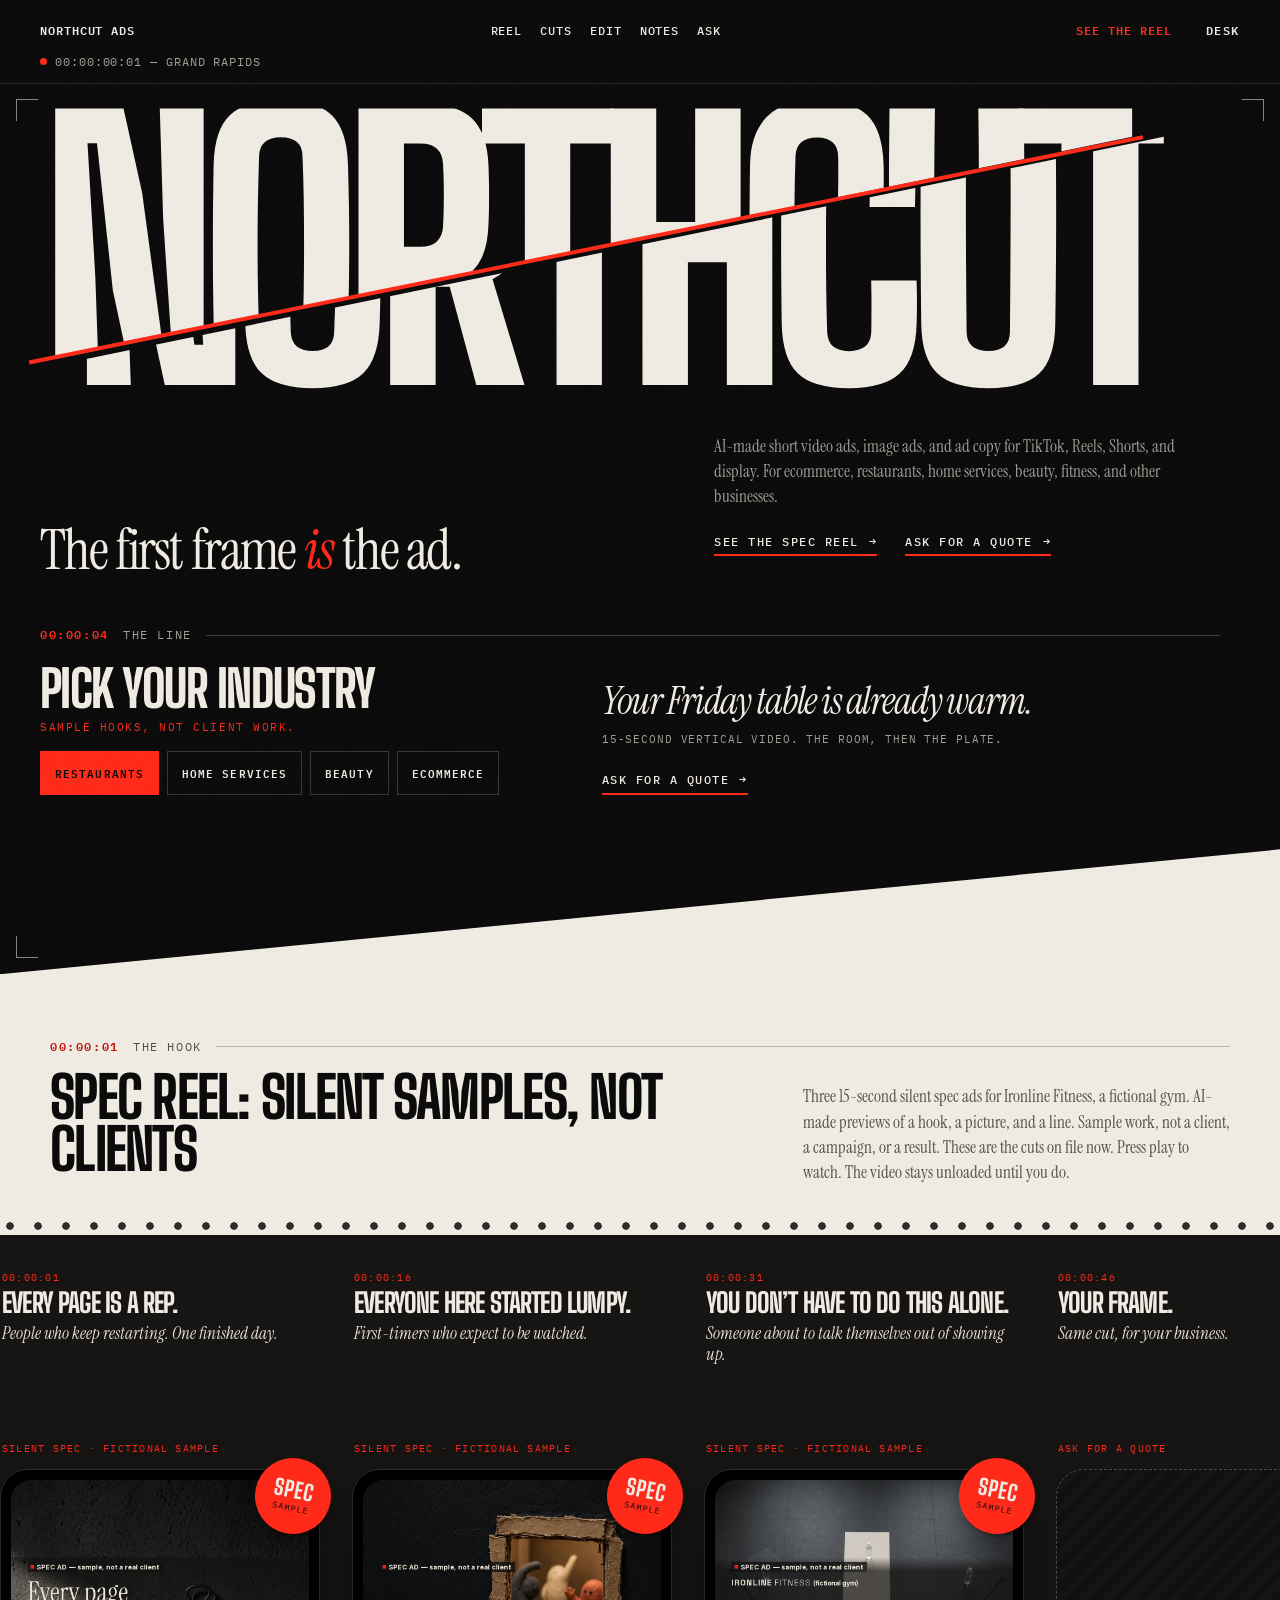
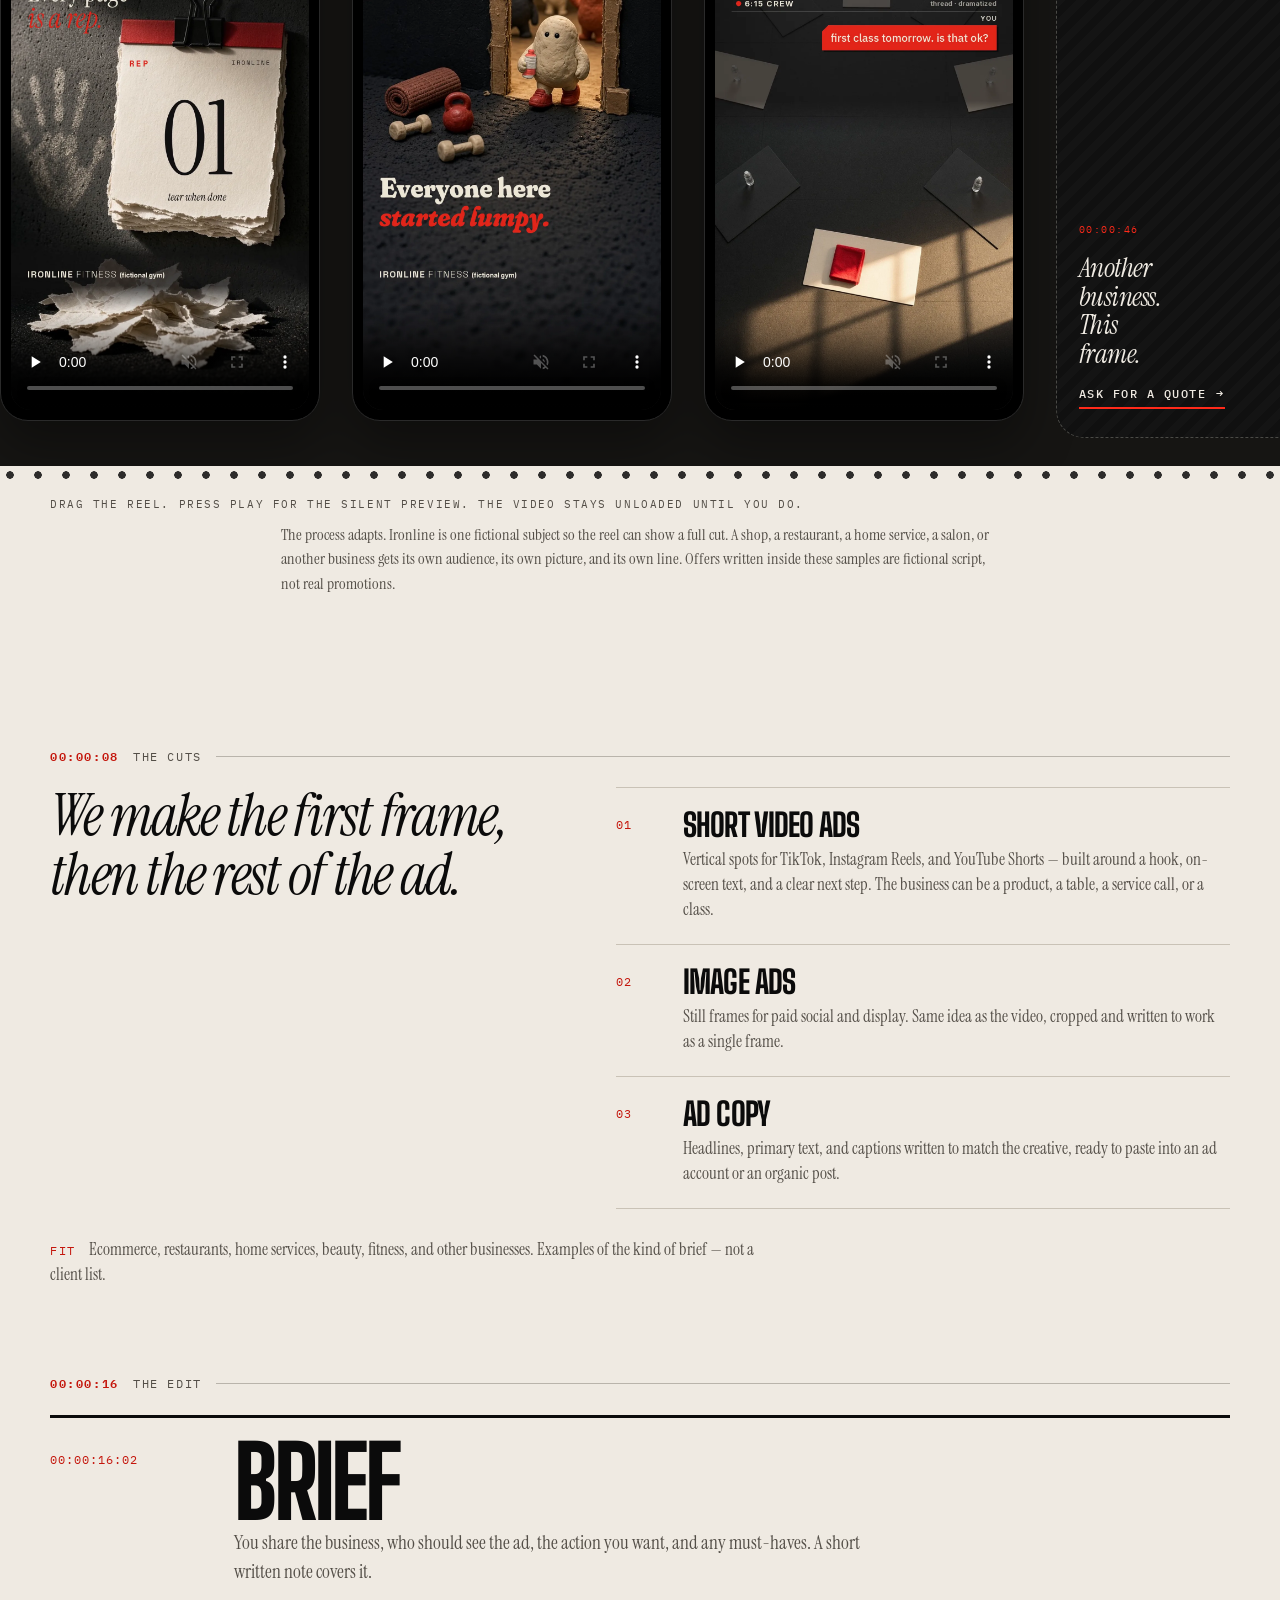
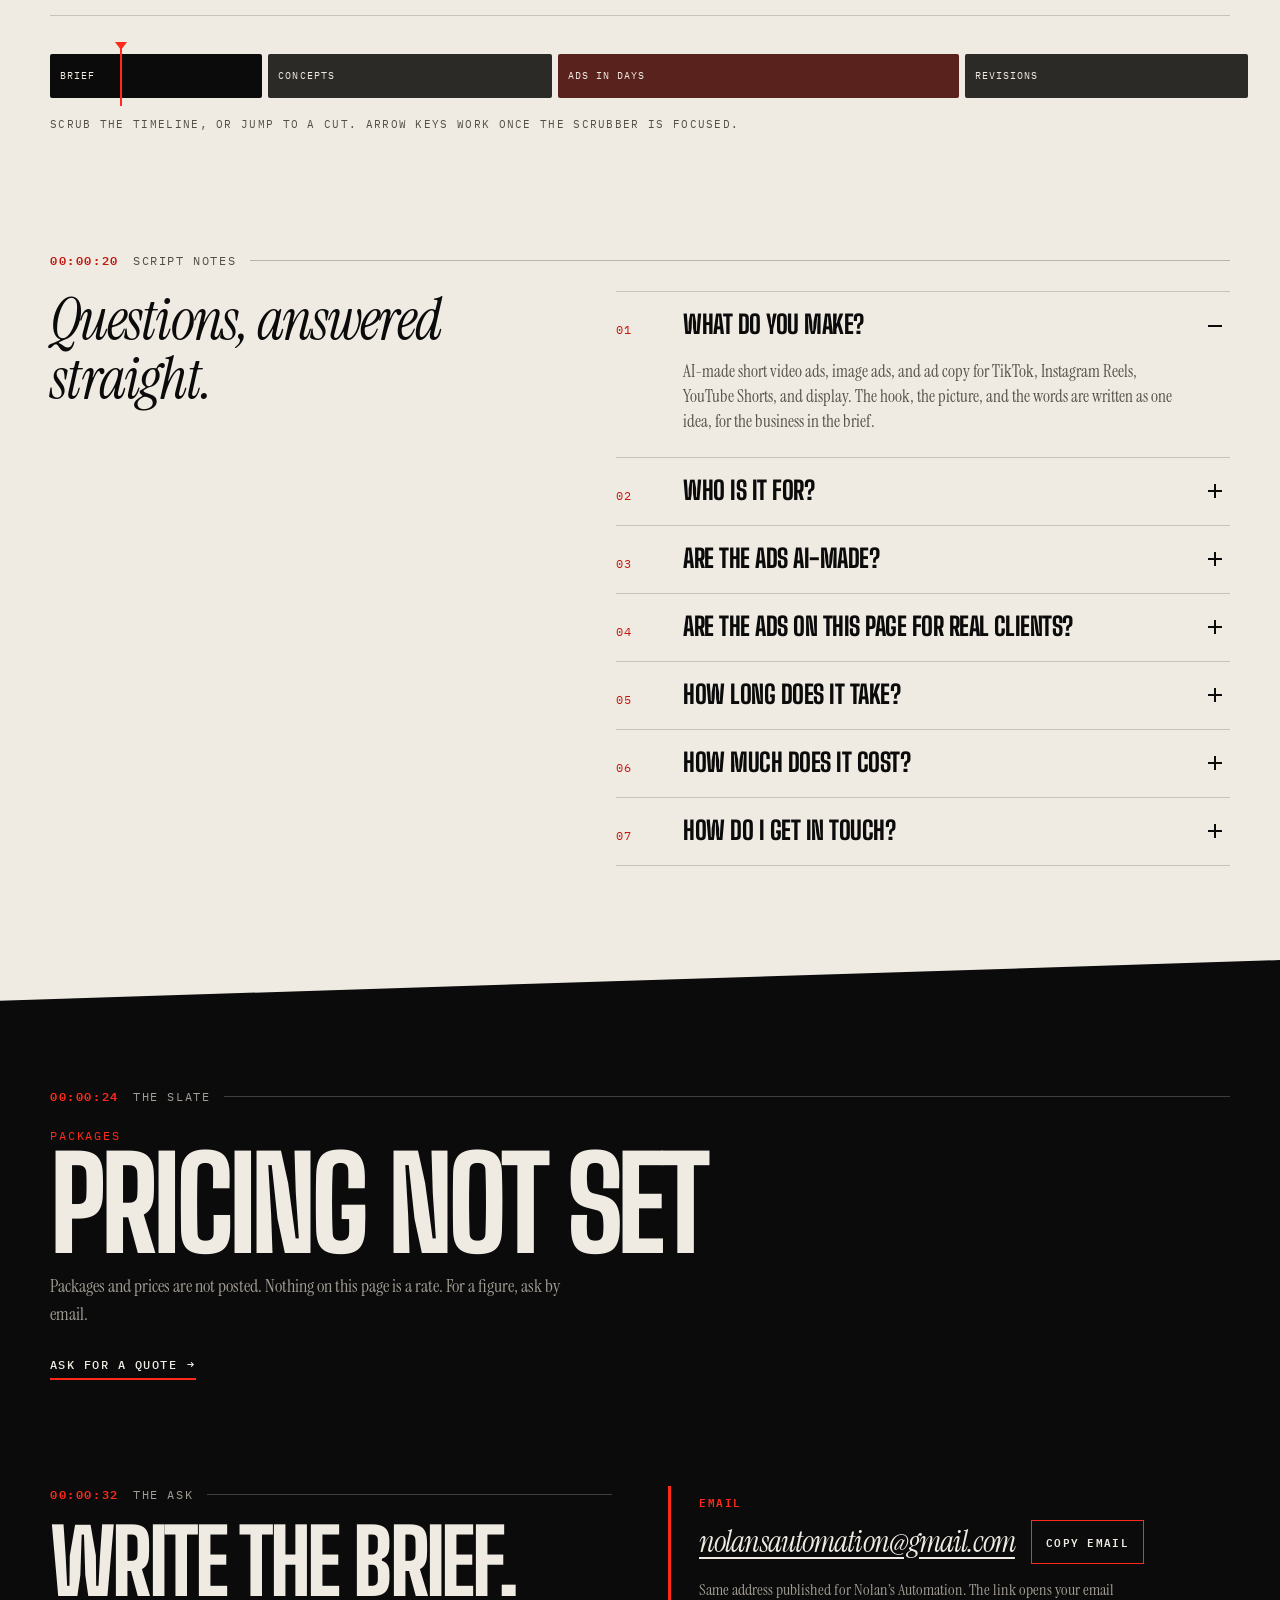
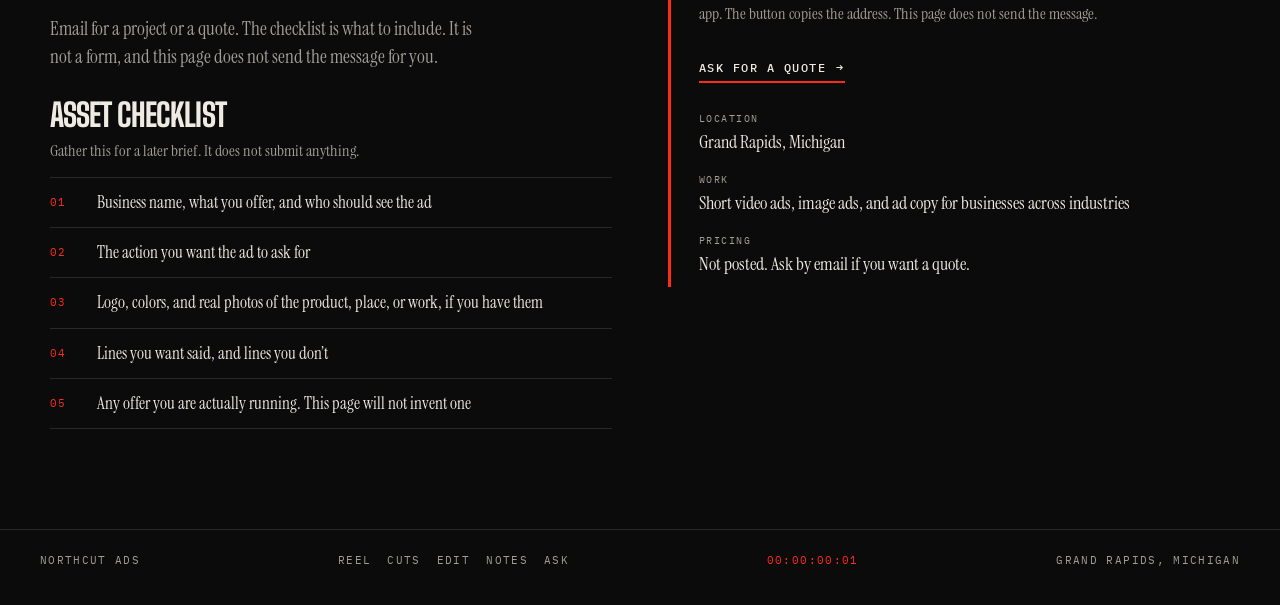
==== commit b8366b7c: "Add a Pick your industry strip under the hero. Show one sample hook and a 15-second format note for " ====
--- a/index.html
+++ b/index.html
@@ -25,6 +25,7 @@
   <link rel="preconnect" href="https://fonts.googleapis.com">
   <link rel="preconnect" href="https://fonts.gstatic.com" crossorigin>
   <link href="https://fonts.googleapis.com/css2?family=Big+Shoulders+Display:wght@600;700;800;900&family=IBM+Plex+Mono:wght@400;500;600&family=Instrument+Serif:ital@0;1&display=swap" rel="stylesheet">
+  <script>document.documentElement.classList.add("js")</script>
   <link rel="stylesheet" href="assets/styles.css">
   <link rel="stylesheet" href="assets/chat.css">
   <script type="application/ld+json">
@@ -139,6 +140,43 @@
             <a class="cut-link" href="#work">See the spec reel <span aria-hidden="true">→</span></a>
             <a class="cut-link" href="#contact">Ask for a quote <span aria-hidden="true">→</span></a>
           </p>
+        </div>
+      </div>
+
+      <div class="picks" id="industries">
+        <p class="tc-label"><span>00:00:04</span> The line</p>
+        <div class="picks-grid">
+          <div>
+            <h2 class="picks-title" id="picks-title">Pick your industry</h2>
+            <p class="picks-flag">Sample hooks, not client work.</p>
+            <div class="picks-chips" role="group" aria-labelledby="picks-title">
+              <button type="button" class="pick is-on" aria-pressed="true" aria-controls="hook-restaurants">Restaurants</button>
+              <button type="button" class="pick" aria-pressed="false" aria-controls="hook-homes">Home services</button>
+              <button type="button" class="pick" aria-pressed="false" aria-controls="hook-beauty">Beauty</button>
+              <button type="button" class="pick" aria-pressed="false" aria-controls="hook-ecom">Ecommerce</button>
+            </div>
+          </div>
+          <div>
+            <ul class="picks-hooks" aria-live="polite">
+              <li id="hook-restaurants" class="is-on">
+                <p class="picks-hook">Your Friday table is already warm.</p>
+                <p class="picks-format">15-second vertical video. The room, then the plate.</p>
+              </li>
+              <li id="hook-homes">
+                <p class="picks-hook">The quote shows up before the sawdust settles.</p>
+                <p class="picks-format">15-second vertical video. One job, one frame at a time.</p>
+              </li>
+              <li id="hook-beauty">
+                <p class="picks-hook">Walk in tired. Walk out on schedule.</p>
+                <p class="picks-format">15-second vertical video. The chair and the clock.</p>
+              </li>
+              <li id="hook-ecom">
+                <p class="picks-hook">The box opens in the first second.</p>
+                <p class="picks-format">15-second vertical video. Hands, box, product.</p>
+              </li>
+            </ul>
+            <p class="picks-ask"><a class="cut-link" href="mailto:nolansautomation@gmail.com?subject=Northcut%20Ads%20quote">Ask for a quote <span aria-hidden="true">→</span></a></p>
+          </div>
         </div>
       </div>
     </section>
--- a/assets/styles.css
+++ b/assets/styles.css
@@ -193,7 +193,7 @@
   position: relative;
   background: var(--ink);
   color: var(--paper);
-  padding: 18px 40px 10vw;
+  padding: 18px 40px 14vw;
   min-height: auto;
   overflow: clip;
   clip-path: polygon(0 0, 100% 0, 100% 86%, 0 100%);
@@ -296,6 +296,94 @@
   margin: 0;
 }
 .cut-link:hover { color: var(--red); }
+
+/* Industry hooks — under the hero line, still on the black field */
+.picks {
+  width: min(var(--max), 100%);
+  margin-top: 48px;
+}
+.picks .tc-label { color: var(--mute-dark); }
+.picks .tc-label span { color: var(--red); }
+.picks-grid {
+  display: grid;
+  grid-template-columns: minmax(0, 0.9fr) minmax(0, 1.1fr);
+  gap: 28px 56px;
+  align-items: end;
+}
+.picks-title {
+  margin: 0 0 8px;
+  font-family: var(--display);
+  font-weight: 800;
+  font-size: clamp(2rem, 4vw, 3.2rem);
+  line-height: 0.88;
+  letter-spacing: -0.03em;
+  text-transform: uppercase;
+}
+.picks-flag {
+  margin: 0 0 16px;
+  font-family: var(--mono);
+  font-size: 0.68rem;
+  letter-spacing: 0.14em;
+  text-transform: uppercase;
+  color: var(--red);
+}
+.picks-chips {
+  display: flex;
+  flex-wrap: wrap;
+  gap: 8px;
+}
+.pick {
+  appearance: none;
+  margin: 0;
+  min-height: 44px;
+  padding: 10px 14px;
+  border: 1px solid #3a3733;
+  background: transparent;
+  color: var(--paper);
+  cursor: pointer;
+  font-family: var(--mono);
+  font-size: 0.68rem;
+  font-weight: 600;
+  letter-spacing: 0.1em;
+  text-transform: uppercase;
+}
+.pick:hover { border-color: var(--red); }
+.pick[aria-pressed="true"] {
+  background: var(--red);
+  border-color: var(--red);
+  color: var(--ink);
+}
+.pick:focus-visible {
+  outline: 2px solid var(--paper);
+  outline-offset: 3px;
+}
+.pick[aria-pressed="true"]:focus-visible { outline-color: var(--ink); }
+.picks-hooks {
+  list-style: none;
+  margin: 0;
+  padding: 0;
+}
+.picks-hooks li + li { margin-top: 18px; }
+.js .picks-hooks li { display: none; }
+.js .picks-hooks li.is-on { display: block; }
+.picks-hook {
+  margin: 0;
+  font-family: var(--serif);
+  font-style: italic;
+  font-size: clamp(1.7rem, 3vw, 2.4rem);
+  line-height: 1.12;
+  letter-spacing: -0.03em;
+  color: var(--paper);
+}
+.picks-format {
+  margin: 8px 0 0;
+  font-family: var(--mono);
+  font-size: 0.68rem;
+  letter-spacing: 0.08em;
+  text-transform: uppercase;
+  color: var(--mute-dark);
+}
+.picks-ask { margin: 18px 0 0; }
 
 /* Section labels */
 .tc-label {
@@ -966,10 +1054,12 @@
   }
   .mast-nav { justify-content: flex-start; gap: 4px 14px; }
   .hero {
-    padding: 12px 20px 16vw;
+    padding: 12px 20px 28vw;
     min-height: auto;
     clip-path: polygon(0 0, 100% 0, 100% 92%, 0 100%);
   }
+  .picks { margin-top: 32px; }
+  .picks-grid { grid-template-columns: 1fr; gap: 18px; align-items: start; }
   .hero-grid,
   .reel-head,
   .cuts-grid,
